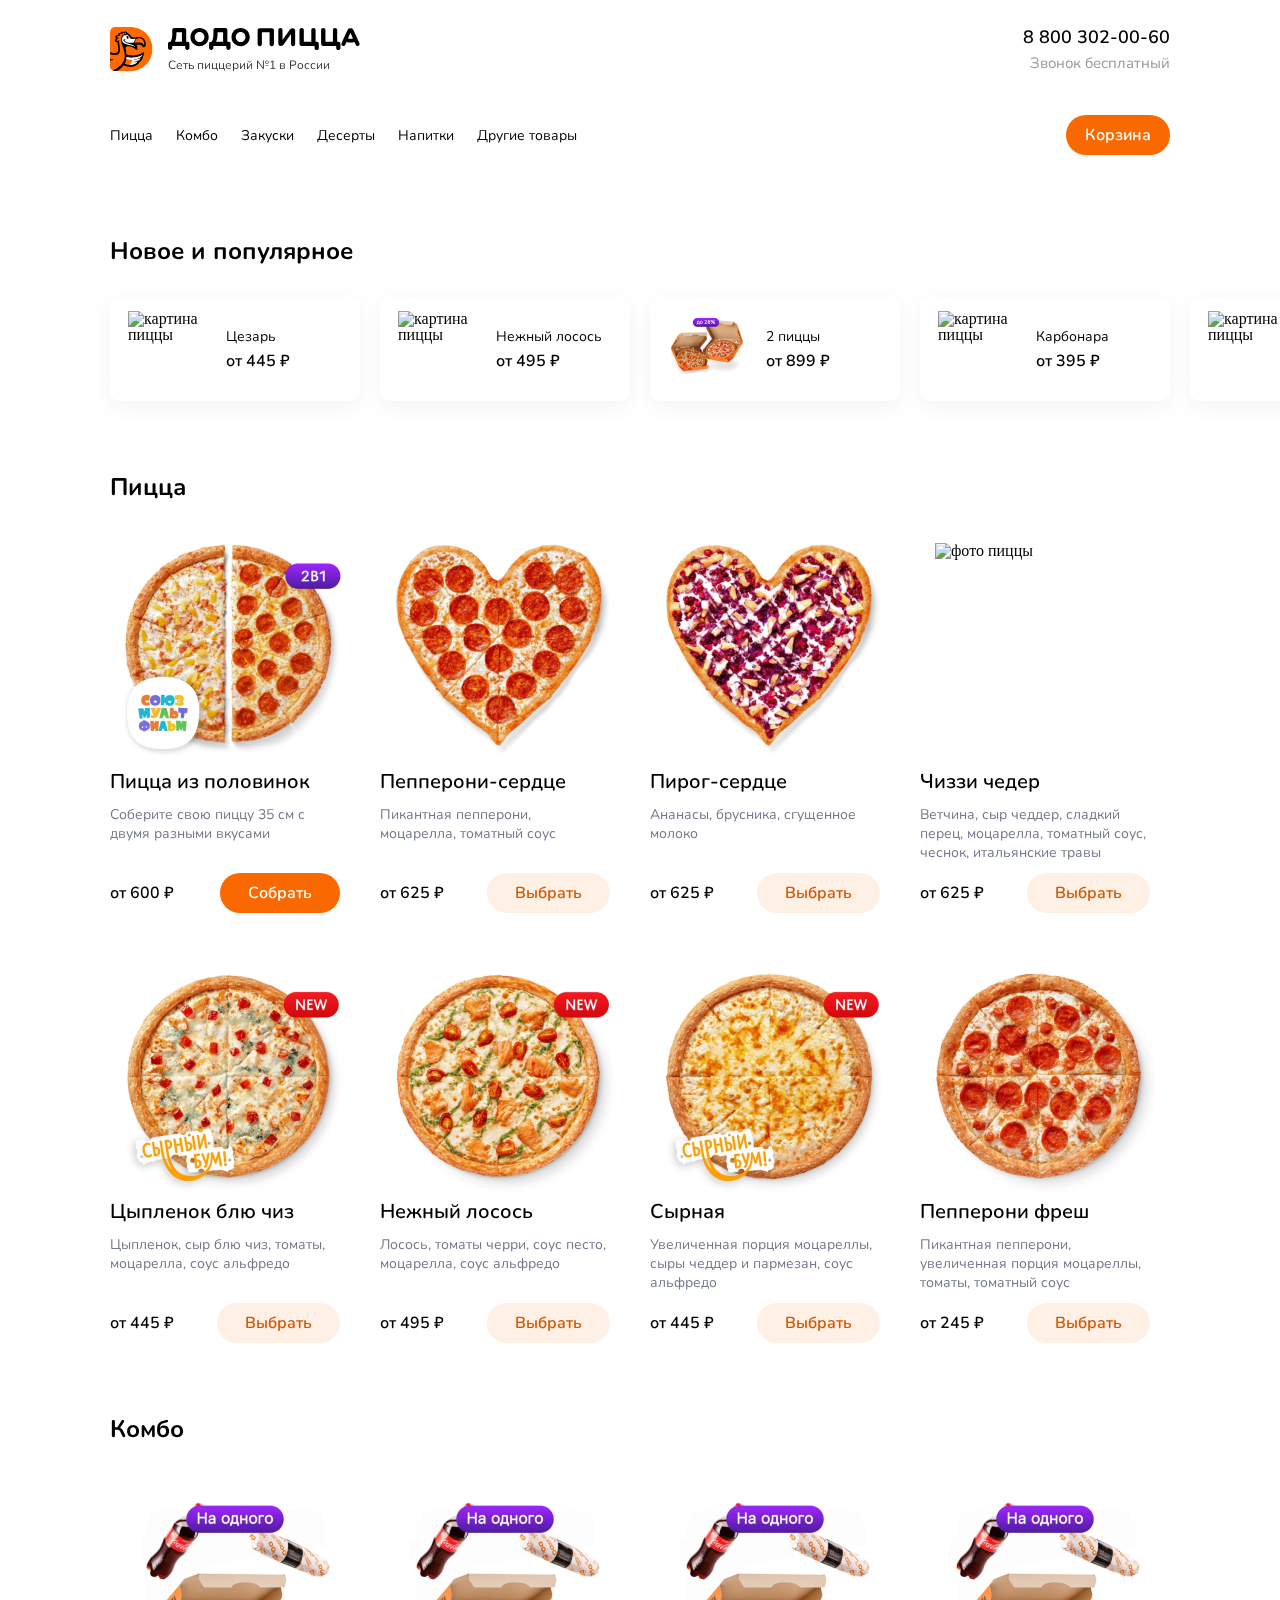
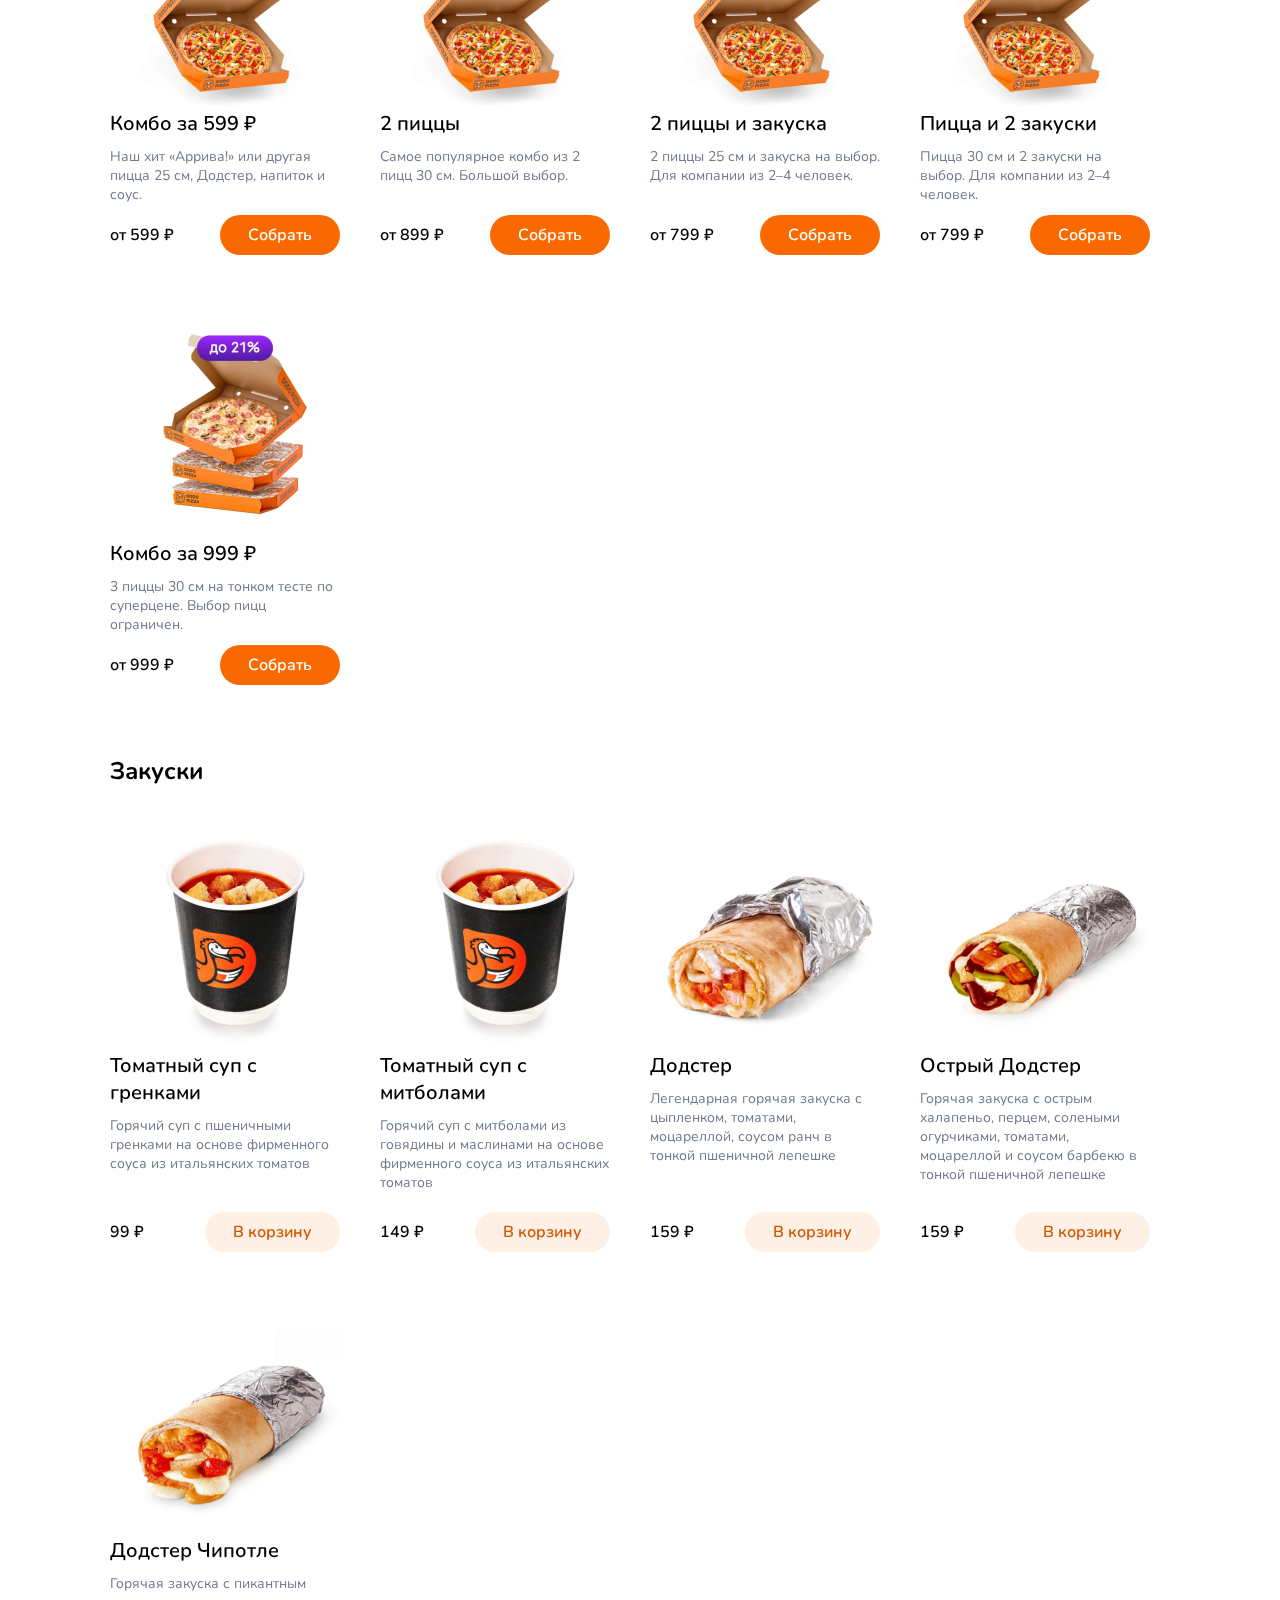
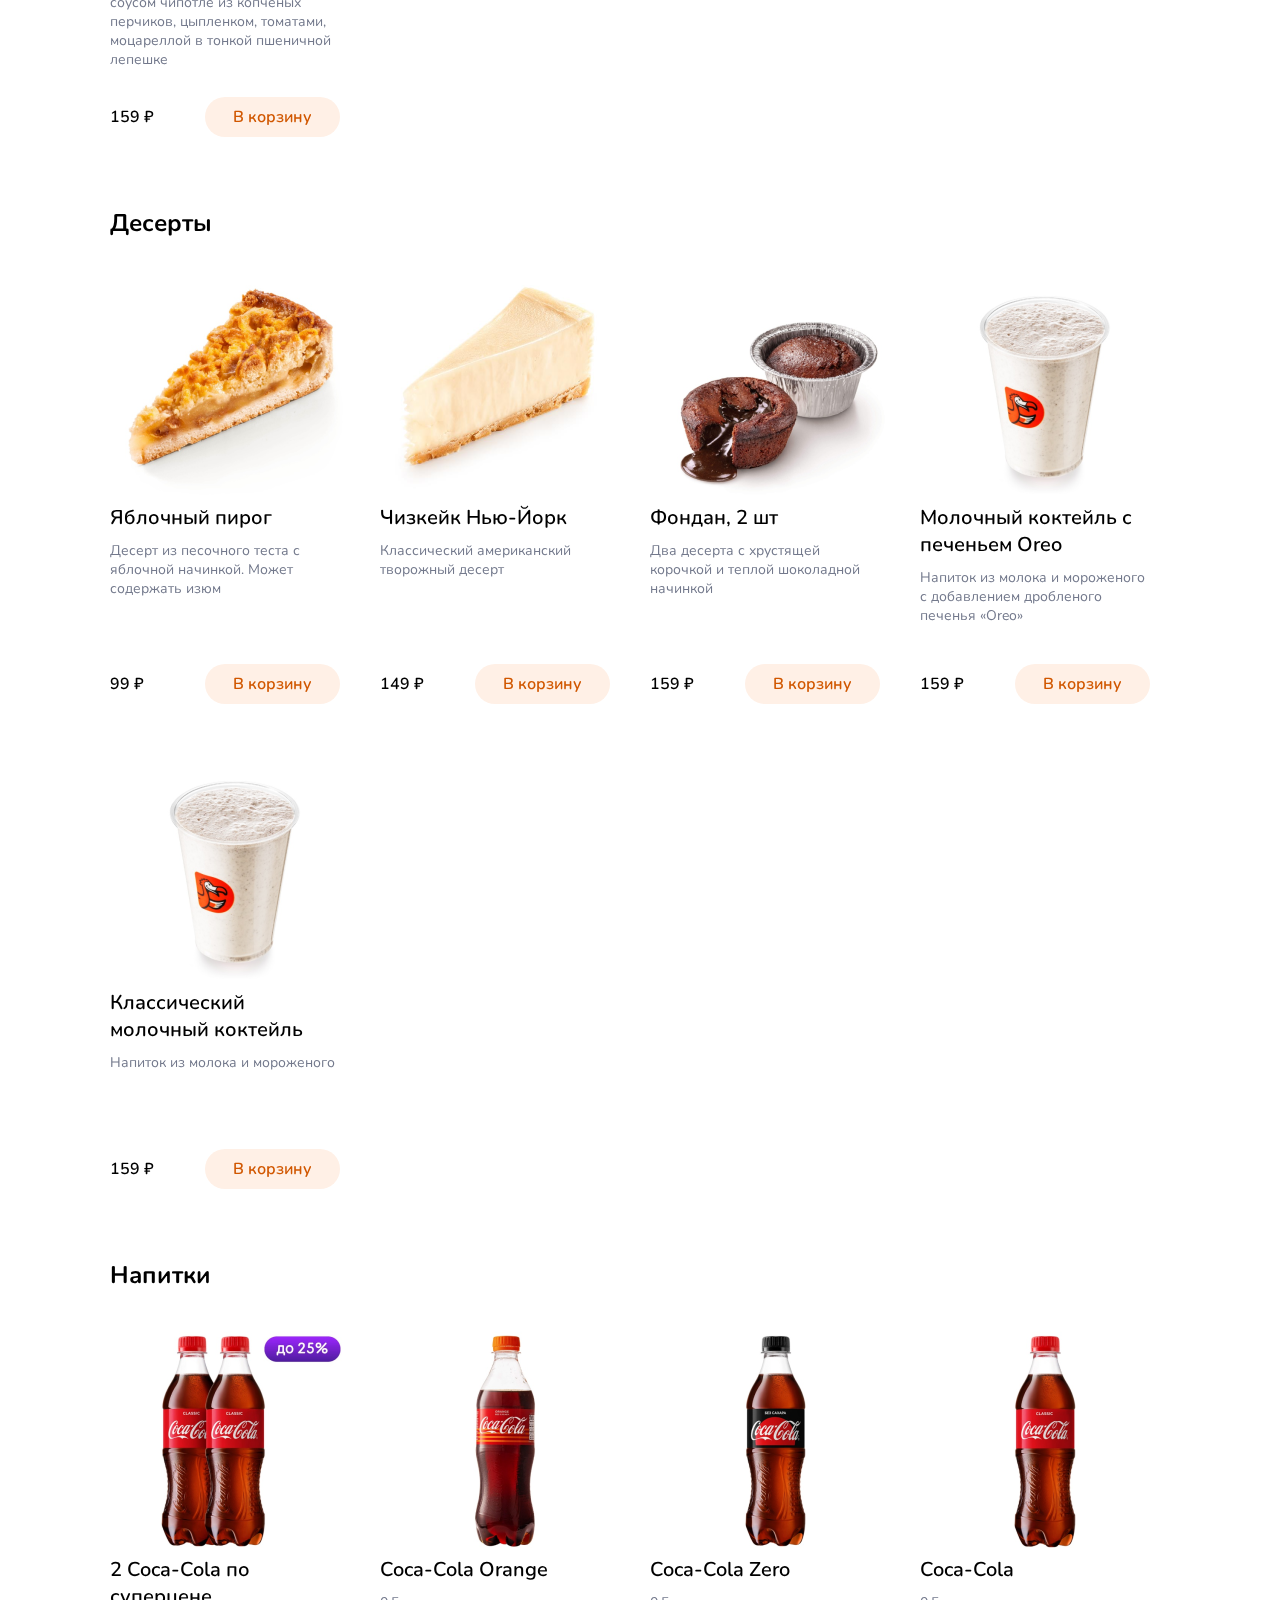
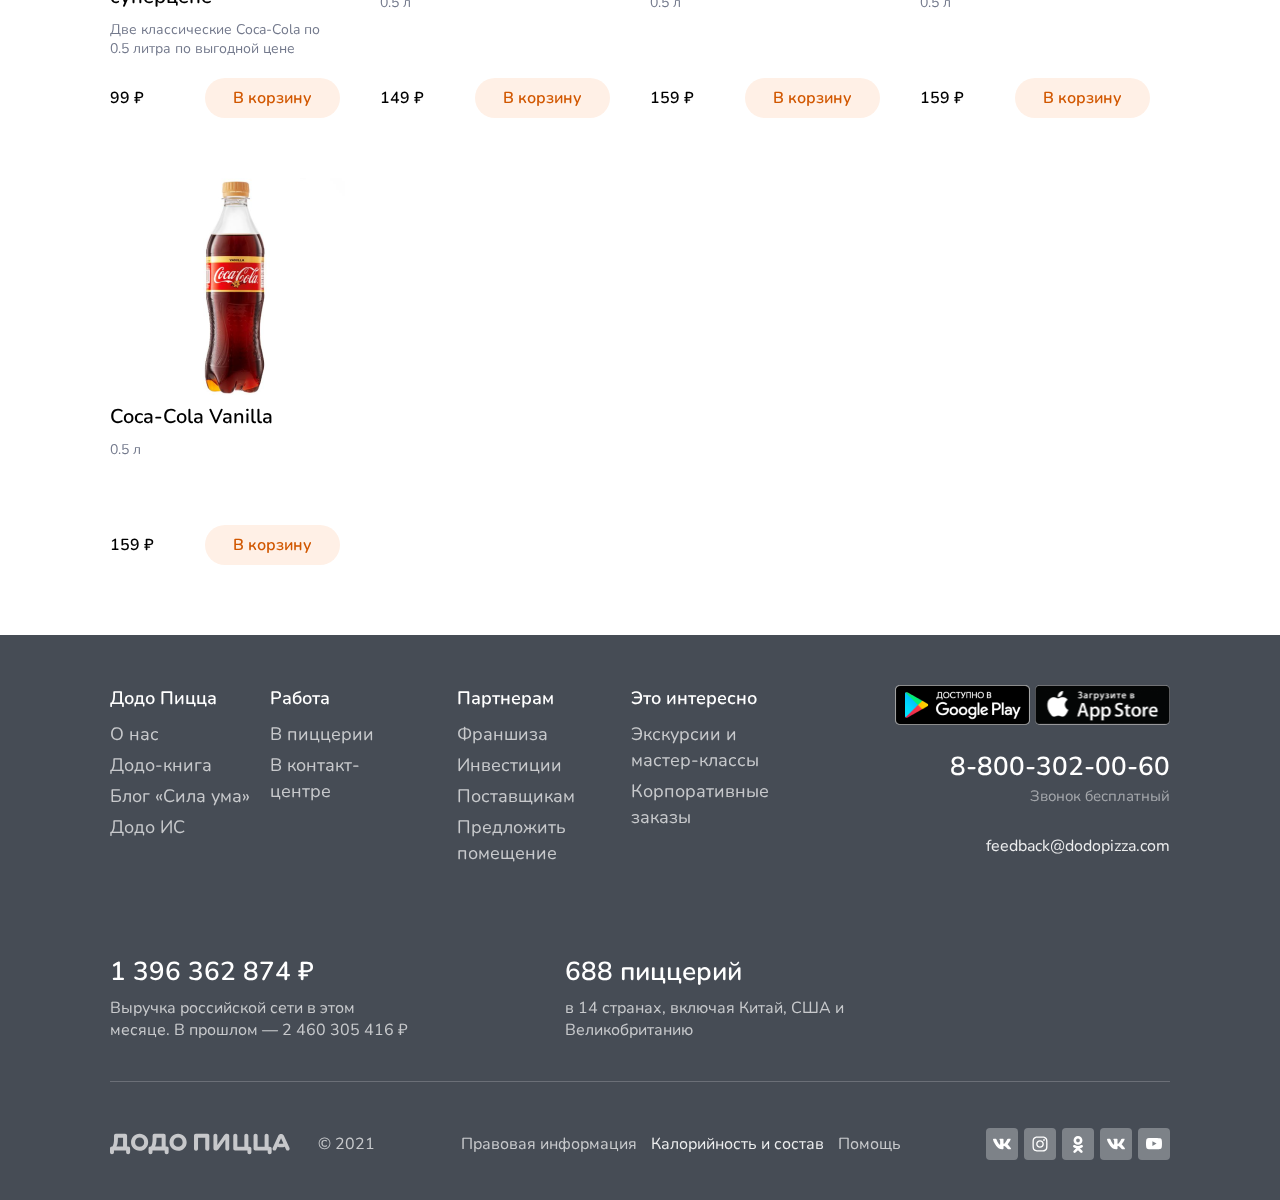
==== index.html @ 6c2d9e71 "first commit" ====
<!DOCTYPE html>
<html lang="en">
<head>
    <meta charset="UTF-8">
    <meta name="viewport" content="width=device-width, initial-scale=1.0">
    <title>Dodo Pizza</title>
    <link rel="shortcut icon" href="./PizzaIcon.svg" type="image/x-icon">
    <link rel="stylesheet" href="./style.css">
    <script src="./script.js" type="module" defer></script>
</head>
<body>
    <div class="basketMain">
    </div>
    <header class="header">
        <div class="container">
            <div class="header__main">
                <div class="header__main_info">
                    <div class="header__main_info_title">
                        <img class="header__main_info_title_logo" src="./PizzaIcon.svg" alt="логотип пиццерии Dodo Pizza">
                        <div class="header__main_info_title_text">
                            <img class="header__main_info_title_text_img" src="./PizzaText.svg" alt="название пиццерии додо пицца"></img>
                            <p class="header__main_info_title_text_text">Сеть пиццерий №1 в России</p>
                        </div>
                    </div>
                    <div class="header__main_info_number">
                        <p class="header__main_info_number_number">8 800 302-00-60</p>
                        <p class="header__main_info_number_text">Звонок бесплатный</p>
                    </div>
                </div>
            </div>
        </div>
        <section class="news news__630px">
            <div class="container">
                <h2 class="news__text">Новое и популярное</h2>
            </div>
            <div class="container-2">
                <div class="news__articles_630px">
                </div>
            </div>
        </section>
    </header>
    <section class="sticky">
        <div class="container-nav">
            <div class="header__main">
                <div class="header__main_nav">
                    <nav class="header__main_nav_nav">
                        <a href="#pizza" class="header__main_nav_nav_a">Пицца</a>
                        <a href="#combo" class="header__main_nav_nav_a">Комбо</a>
                        <a href="#snacks" class="header__main_nav_nav_a">Закуски</a>
                        <a href="#desserts" class="header__main_nav_nav_a">Десерты</a>
                        <a href="#drinks" class="header__main_nav_nav_a">Напитки</a>
                        <a href="#where" class="header__main_nav_nav_a">Другие товары</a>
                    </nav>
                    <button class="header__main_nav_button">
                        <p>Корзина</p>
                        <span class="header__main_nav_button_span"></span>
                        <p class="header__main_nav_button_amount">1</p>
                    </button>
                </div>
            </div>
        </div>
    </section>
    <section class="slider">
        <div class="header__sliders">
            <div class="header__slider">
            </div>
        </div>
    </section>
    <section class="news news__base">
        <div class="container">
            <h2 class="news__text">Новое и популярное</h2>
        </div>
        <div class="container-2">
            <div class="news__articles">
            </div>
        </div>
    </section>
    <section class="pizza" id="pizza">
        <div class="container">
            <h2 class="pizza__title">Пицца</h2>
            <div class="pizza__articles">
            </div>
        </div>
    </section>
    <section class="combo" id="combo">
        <div class="container">
            <h2 class="combo__title">Комбо</h2>
            <div class="combo__articles">
            </div>
        </div>
    </section>
    <section class="snacks" id="snacks">
        <div class="container">
            <h2 class="snacks__title">Закуски</h2>
            <div class="snacks__articles">
            </div>
        </div>
    </section>
    <section class="desserts" id="desserts">
        <div class="container">
            <h2 class="desserts__title">Десерты</h2>
            <div class="desserts__articles">
            </div>
        </div>
    </section>
    <section class="drinks" id="drinks">
        <div class="container">
            <h2 class="drinks__title">Напитки</h2>
            <div class="drinks__articles">
            </div>
        </div>
    </section>
    <footer class="footer">
        <div class="container">
            <div class="footer-info">
                <div class="footer-info__info">
                    <div class="footer-info__info_section1">
                        <div class="footer-info__info_about footer-info__info_div">
                            <h3 class="footer-info__info_div_title">Додо Пицца</h3>
                            <div class="footer-info__info_div_div">
                                <p class="footer-info__info_div_div_text">О нас</p>
                                <p class="footer-info__info_div_div_text">Додо-книга</p>
                                <p class="footer-info__info_div_div_text">Блог «Сила ума»</p>
                                <p class="footer-info__info_div_div_text">Додо ИС</p>
                            </div>
                        </div>
                        <div class="footer-info__info_work footer-info__info_div">
                            <h3 class="footer-info__info_div_title">Работа</h3>
                            <div class="footer-info__info_div_div">
                                <p class="footer-info__info_div_div_text">В пиццерии</p>
                                <p class="footer-info__info_div_div_text">В контакт- центре</p>
                            </div>
                        </div>
                    </div>
                    <div class="footer-info__info_section1">
                        <div class="footer-info__info_partners footer-info__info_div">
                            <h3 class="footer-info__info_div_title">Партнерам</h3>
                            <div class="footer-info__info_div_div">
                                <p class="footer-info__info_div_div_text">Франшиза</p>
                                <p class="footer-info__info_div_div_text">Инвестиции</p>
                                <p class="footer-info__info_div_div_text">Поставщикам</p>
                                <p class="footer-info__info_div_div_text">Предложить помещение</p>
                            </div>
                        </div>
                        <div class="footer-info__info_interesting footer-info__info_div">
                            <h3 class="footer-info__info_div_title">Это интересно</h3>
                            <div class="footer-info__info_div_div">
                                <p class="footer-info__info_div_div_text">Экскурсии и мастер-классы</p>
                                <p class="footer-info__info_div_div_text">Корпоративные заказы</p>
                            </div>
                        </div>
                    </div>
                </div>
                <hr class="footer-info__hr">
                <div class="footer-info__store">
                    <div class="footer-info__store_sites">
                        <div class="footer-rights__links_div">
                            <img src="img/sites/vk.svg" alt="">
                        </div>
                        <div class="footer-rights__links_div">
                            <img src="img/sites/instagram.svg" alt="">
                        </div>
                        <div class="footer-rights__links_div">
                            <img src="img/sites/odnoklassniki.svg" alt="">
                        </div>
                        <div class="footer-rights__links_div">
                            <img src="img/sites/vk.svg" alt="">
                        </div>
                        <div class="footer-rights__links_div">
                            <img src="./img/sites/youtube.svg" alt="">
                        </div>
                    </div>
                    <div class="footer-info__store_links">
                        <a class="footer-info__store_links_a1"></a>
                        <a class="footer-info__store_links_a2"></a>
                    </div>
                    <div class="footer-info__store_contacts">
                        <a class="footer-info__store_contacts_number" href="#88003020060">8-800-302-00-60</a>
                        <p class="footer-info__store_contacts_text">Звонок бесплатный</p>
                    </div>
                    <a class="footer-info__store_mail" href="#feedback@dodopizza.com">feedback@dodopizza.com</a>
                </div>
            </div>
            <div class="footer-location">
                <div class="footer-location__earn">
                    <p class="footer-location__earn_now">1 396 362 874 ₽</p>
                    <p class="footer-location__earn_lastMonth">Выручка российской сети в этом месяце. В прошлом — 2 460 305 416 ₽</p>
                </div>
                <div class="footer-location__pizzerias">
                    <p class="footer-location__pizzerias_all">688 пиццерий</p>
                    <p class="footer-location__pizzerias_where">в 14 странах, включая Китай, США и Великобританию</p>
                </div>
            </div>
            <hr class="footer-hr">
            <div class="footer-rights__nav_media1125px">
                <p class="footer-rights__nav_info">Правовая информация</p>
                <p class="footer-rights__nav_calories">Калорийность и состав</p>
                <p class="footer-rights__nav_help">Помощь</p>
            </div>
            <div class="footer-rights">
                <div class="footer-rights__logo">
                    <img class="footer-rights__logo_logo" src="img/logo-white.svg" alt="">
                    <p class="footer-rights__logo_data">© 2021</p>
                </div>
                <div class="footer-rights__nav">
                    <p class="footer-rights__nav_info">Правовая информация</p>
                    <p class="footer-rights__nav_calories">Калорийность и состав</p>
                    <p class="footer-rights__nav_help">Помощь</p>
                </div>
                <div class="footer-rights__links">
                    <div class="footer-rights__links_div">
                        <img src="img/sites/vk.svg" alt="">
                    </div>
                    <div class="footer-rights__links_div">
                        <img src="img/sites/instagram.svg" alt="">
                    </div>
                    <div class="footer-rights__links_div">
                        <img src="img/sites/odnoklassniki.svg" alt="">
                    </div>
                    <div class="footer-rights__links_div">
                        <img src="img/sites/vk.svg" alt="">
                    </div>
                    <div class="footer-rights__links_div">
                        <img src="./img/sites/youtube.svg" alt="">
                    </div>
                </div>
            </div>
        </div>
    </footer>
    <div class="basket_630px">
        <img class="basket_630px_img" src="./img/subway_basket.svg" alt="">
        <div class="basket_630px_div">
            <p class="basket_630px_div_text"></p>
        </div>
    </div>
</body>
</html>
---- style.css ----
html, body, div, span, applet, object, iframe,
h1, h2, h3, h4, h5, h6, p, blockquote, pre,
a, abbr, acronym, address, big, cite, code,
del, dfn, em, img, ins, kbd, q, s, samp,
small, strike, strong, sub, sup, tt, var,
b, u, i, center,
dl, dt, dd, ol, ul, li,
fieldset, form, label, legend,
table, caption, tbody, tfoot, thead, tr, th, td,
article, aside, canvas, details, embed,
figure, figcaption, footer, header, hgroup,
menu, nav, output, ruby, section, summary,
time, mark, audio, video {
  margin: 0;
  padding: 0;
  border: 0;
  font-size: 100%;
  font: inherit;
  vertical-align: baseline;
}

/* HTML5 display-role reset for older browsers */
article, aside, details, figcaption, figure,
footer, header, hgroup, menu, nav, section, img {
  display: block;
}

body {
  line-height: 1;
}

ol, ul {
  list-style: none;
}

blockquote, q {
  quotes: none;
}

blockquote:before, blockquote:after,
q:before, q:after {
  content: "";
  content: none;
}

table {
  border-collapse: collapse;
  border-spacing: 0;
}

* {
  box-sizing: border-box;
  padding: 0;
  margin: 0;
  scroll-behavior: smooth;
  scroll-padding-top: 60px;
}

.container {
  max-width: 1280px;
  width: 100%;
  padding: 0 110px;
  margin: 0 auto;
}

.container-2 {
  max-width: 1280px;
  width: 100%;
  margin: 0 auto;
}

.container-nav {
  max-width: 1280px;
  width: 100%;
  padding: 0 110px;
  margin: 0 auto;
  -webkit-backdrop-filter: blur(5px);
  background-color: rgba(255, 255, 255, 0.75);
  -webkit-backdrop-filter: blur(20px);
          backdrop-filter: blur(20px);
  position: static;
  z-index: 10;
}

.sticky {
  position: sticky;
  top: 0px;
  z-index: 10;
}

@font-face {
  font-family: "Nunito";
  src: url(./font/Nunito-VariableFont_wght.ttf);
}
@media screen and (max-width: 1000px) {
  .container {
    padding: 0 50px;
  }
  .container-nav {
    padding: 0 50px;
  }
}
@media screen and (max-width: 630px) {
  .container {
    padding: 0 25px;
  }
}
@media screen and (max-width: 530px) {
  .container {
    padding: 0 16px;
  }
}
.header {
  display: flex;
  flex-direction: column;
  padding: 25px 0 0 0;
}
.header__main {
  display: flex;
  flex-direction: column;
  gap: 32px;
}
.header__main_info {
  display: flex;
  flex-direction: row;
  justify-content: space-between;
  margin-bottom: 32px;
}
.header__main_info_title {
  display: flex;
  flex-direction: row;
  gap: 15px;
}
.header__main_info_title_text {
  display: flex;
  flex-direction: column;
  gap: 7px;
  margin-top: 3px;
}
.header__main_info_title_text_text {
  font-family: "Nunito", sans-serif;
  color: #343434;
  font-size: 12px;
  font-style: normal;
  font-weight: 400;
  line-height: normal;
}
.header__main_info_number {
  display: flex;
  flex-direction: column;
  align-items: flex-end;
  justify-content: space-between;
}
.header__main_info_number_number {
  color: var(--black, #000);
  font-family: "Nunito", sans-serif;
  font-size: 18px;
  font-style: normal;
  font-weight: 600;
  line-height: normal;
}
.header__main_info_number_text {
  color: #999;
  font-family: "Nunito", sans-serif;
  font-size: 15px;
  font-style: normal;
  font-weight: 400;
  line-height: normal;
}
.header__main_nav {
  display: flex;
  flex-direction: row;
  justify-content: space-between;
  padding: 10px 0 10px 0;
}
.header__main_nav_nav {
  max-width: 467px;
  width: 100%;
  display: flex;
  flex-direction: row;
  justify-content: space-between;
  align-items: center;
}
.header__main_nav_nav_a {
  color: #000;
  font-family: "Nunito", sans-serif;
  font-size: 14px;
  font-style: normal;
  font-weight: 400;
  line-height: normal;
  text-decoration: none;
  transition: 0.4s;
  width: -moz-max-content;
  width: max-content;
}
.header__main_nav_nav_a:hover {
  color: var(--Orange-corporate, #F96900);
}
.header__main_nav_nav_a:focus {
  background-color: var(--Orange-light, #FFF0E6);
}
.header__main_nav_button {
  color: #FFF;
  text-align: center;
  font-family: "Nunito", sans-serif;
  font-size: 16px;
  font-style: normal;
  font-weight: 600;
  line-height: normal;
  border-radius: 1000px;
  background: var(--Orange-corporate, #F96900);
  padding: 9px 19px;
  border: none;
  transition: 0.4s;
  margin-left: 20px;
  display: flex;
  flex-direction: row;
  cursor: pointer;
}
.header__main_nav_button_span {
  display: none;
  width: 1px;
  height: 20px;
  opacity: 0.3;
  background: #FFF;
  margin: 0 11px;
}
.header__main_nav_button_amount {
  display: none;
}
.header__main_nav_button:hover {
  background: var(--Orange-hover, #ED5D08);
}
.header__sliders {
  display: flex;
  flex-direction: row;
  gap: 30px;
  display: none;
}
.header__sliders::-webkit-scrollbar {
  width: 0;
}
.header__slider {
  background-image: url(./img/Sliders/slider1.png);
  background-repeat: no-repeat;
  background-size: cover;
  max-width: 1060px;
  width: 100%;
  border-radius: 20px;
  height: 300px;
}
.header__slider_img {
  height: 300px;
}

.news {
  padding: 70px 0 50px;
}
.news__630px {
  display: none;
}
.news__text {
  color: #000;
  font-family: "Nunito", sans-serif;
  font-size: 24px;
  font-style: normal;
  font-weight: 700;
  line-height: normal;
  margin-bottom: 15px;
}
.news__articles {
  display: flex;
  flex-direction: row;
  gap: 20px;
  margin: 0 auto;
  overflow: scroll;
  padding: 0 110px;
}
.news__articles_630px {
  display: flex;
  flex-direction: row;
  gap: 20px;
  margin: 0 auto;
  overflow: scroll;
  padding: 0 16px;
}
.news__articles_630px::-webkit-scrollbar {
  width: 0;
  display: none;
}
.news__articles::-webkit-scrollbar {
  width: 0;
  display: none;
}
.news__article {
  width: 250px;
  height: 104px;
  display: flex;
  flex-direction: row;
  padding: 14px 18px;
  gap: 22px;
  align-items: flex-start;
  border-radius: 10px;
  background: #FFF;
  box-shadow: 0px 6px 25px 0px rgba(6, 5, 50, 0.05);
  flex: 0 0 250px;
  align-items: center;
  margin: 15px 0 20px;
}
.news__article_img {
  width: 76px;
  height: 76px;
}
.news__article_info {
  display: flex;
  flex-direction: column;
  gap: 4px;
}
.news__article_info_name {
  color: #000;
  font-family: "Nunito", sans-serif;
  font-size: 14px;
  font-style: normal;
  font-weight: 400;
  line-height: normal;
}
.news__article_info_price {
  color: #000;
  font-family: "Nunito", sans-serif;
  font-size: 16px;
  font-style: normal;
  font-weight: 600;
  line-height: normal;
}

@media screen and (max-width: 1000px) {
  .news__articles {
    padding: 0 50px;
  }
}
@media screen and (max-width: 630px) {
  .news {
    padding-top: 50px;
  }
  .header__main_nav_button {
    display: none;
  }
  .header__main_nav_nav {
    max-width: 100%;
    gap: 8px;
    overflow: scroll;
    padding-left: 25px;
  }
  .header__main_nav_nav::-webkit-scrollbar {
    display: none;
  }
  .header__main_nav_nav_a {
    height: 31px;
    padding: 6px 15px;
    border-radius: 100px;
    background: #F3F3F7;
    white-space: nowrap;
  }
  .header__main_nav_nav_a:hover {
    background: var(--Orange-light, #FFF0E6);
    color: var(--Orange-dark, #D15700);
  }
  .header__main_nav_nav_a:focus {
    background: var(--Orange-light, #FFF0E6);
    color: var(--Orange-dark, #D15700);
  }
  .container-nav {
    padding: 0;
  }
  .news__base {
    display: none;
  }
  .news__630px {
    display: block;
    padding-bottom: 0;
  }
  .news__text {
    margin-bottom: 0;
  }
  .news__article {
    width: 240px;
    height: 108px;
    flex: 0 0 240px;
  }
  .news__articles_630px {
    padding: 0 25px;
  }
}
@media screen and (max-width: 530px) {
  .news__articles_630px {
    padding: 0 16px;
  }
  .header__main_nav_nav {
    padding: 0 16px;
  }
}
@media screen and (max-width: 511px) {
  .news {
    padding-top: 30px;
    padding-bottom: 0;
  }
}
@media screen and (max-width: 475px) {
  .header__main_info {
    margin-bottom: 21px;
  }
  .header__main_info_number {
    display: none;
  }
  .header__main_info_title {
    height: 35px;
    align-items: center;
    gap: 10px;
  }
  .header__main_info_title_text_text {
    display: none;
  }
  .header__main_info_title_logo {
    height: 35px;
  }
  .news__articles_630px {
    gap: 10px;
  }
  .news__article_info_price {
    font-size: 15px;
  }
}
.pizza {
  margin-bottom: 70px;
}
.pizza__hr {
  width: 100%;
  height: 1px;
  border: none;
  background-color: #F3F3F7;
}
.pizza__title {
  color: #000;
  font-family: "Nunito", sans-serif;
  font-size: 24px;
  font-style: normal;
  font-weight: 700;
  line-height: normal;
  margin-bottom: 40px;
}
.pizza__articles {
  display: grid;
  grid-template-columns: repeat(auto-fill, minmax(230px, 1fr));
  justify-items: center;
  gap: 20px;
  row-gap: 60px;
  margin-top: 10px;
}
.pizza__article {
  display: flex;
  flex-direction: column;
  width: 250px;
  height: 370px;
  padding-right: 20px;
}
.pizza__article_picture {
  width: 220px;
  height: 220px;
  margin-bottom: 5px;
  margin-left: 15px;
}
.pizza__article_info_name {
  color: #000;
  font-family: "Nunito", sans-serif;
  font-size: 20px;
  font-style: normal;
  font-weight: 600;
  line-height: normal;
  margin-bottom: 10px;
}
.pizza__article_info_composition {
  color: var(--Gray-dark, #73798C);
  font-family: "Nunito", sans-serif;
  font-size: 14px;
  font-style: normal;
  font-weight: 400;
  line-height: normal;
  margin-bottom: 11px;
  height: 57px;
}
.pizza__article_info_price {
  display: flex;
  flex-direction: row;
  justify-content: space-between;
  align-items: center;
}
.pizza__article_info_price_price {
  color: #000;
  font-family: "Nunito", sans-serif;
  font-size: 16px;
  font-style: normal;
  font-weight: 600;
  line-height: normal;
}
.pizza__article_info_price_button {
  color: var(--Orange-dark, #D15700);
  text-align: center;
  font-family: "Nunito", sans-serif;
  font-size: 16px;
  font-style: normal;
  font-weight: 600;
  line-height: normal;
  padding: 9px 28px;
  border-radius: 1000px;
  background: var(--Orange-light, #FFF0E6);
  border: none;
  transition: 0.4s;
}
.pizza__article_info_price_button_create {
  color: #FFF;
  text-align: center;
  font-family: "Nunito", sans-serif;
  font-size: 16px;
  font-style: normal;
  font-weight: 600;
  line-height: normal;
  padding: 9px 28px;
  border-radius: 1000px;
  background: #F96900;
  border: none;
  transition: 0.4s;
}
.pizza__article_info_price_button_create:hover {
  background: #ED5D08;
}
.pizza__article_info_price_button:hover {
  background: #FFD0B2;
}

@media screen and (max-width: 630px) {
  .pizza {
    margin-bottom: 50px;
  }
  .pizza__title {
    display: none;
  }
}
@media screen and (max-width: 511px) {
  .pizza {
    margin-bottom: 30px;
  }
  .pizza__articles {
    grid-template-columns: repeat(auto-fill, minmax(268px, 1fr));
    gap: 0;
    justify-items: center;
  }
  .pizza__article {
    height: -moz-max-content;
    height: max-content;
    max-width: 400px;
    width: 100%;
    flex-direction: row;
    padding: 16px 10px 16px 0;
  }
  .pizza__article_picture {
    width: 150px;
    height: 150px;
    margin: 0 7px 0 0;
  }
}
@media screen and (max-width: 400px) {
  .pizza__article_picture {
    width: 115px;
    height: 115px;
  }
  .pizza__article_info_name {
    font-size: 18px;
    margin-bottom: 4px;
  }
  .pizza__article_info_composition {
    font-size: 12px;
    margin-bottom: 8px;
    height: -moz-max-content;
    height: max-content;
  }
  .pizza__article_info_price_price {
    font-size: 14px;
  }
  .pizza__article_info_price_button {
    font-size: 14px;
    padding: 7px 20px;
  }
  .pizza__article_info_price_button_create {
    font-size: 14px;
    padding: 7px 20px;
  }
}
.combo {
  margin-bottom: 70px;
}
.combo__hr {
  width: 100%;
  height: 1px;
  border: none;
  background-color: #F3F3F7;
}
.combo__title {
  color: #000;
  font-family: "Nunito", sans-serif;
  font-size: 24px;
  font-style: normal;
  font-weight: 700;
  line-height: normal;
  margin-bottom: 40px;
}
.combo__articles {
  display: grid;
  grid-template-columns: repeat(auto-fill, minmax(230px, 1fr));
  gap: 20px;
  row-gap: 60px;
  justify-items: center;
}
.combo__article {
  display: flex;
  flex-direction: column;
  width: 250px;
  height: 370px;
  padding-right: 20px;
}
.combo__article_picture {
  width: 220px;
  height: 220px;
  margin-bottom: 5px;
  margin-left: 15px;
}
.combo__article_info_name {
  color: #000;
  font-family: "Nunito", sans-serif;
  font-size: 20px;
  font-style: normal;
  font-weight: 600;
  line-height: normal;
  margin-bottom: 10px;
}
.combo__article_info_composition {
  color: var(--Gray-dark, #73798C);
  font-family: "Nunito", sans-serif;
  font-size: 14px;
  font-style: normal;
  font-weight: 400;
  line-height: normal;
  margin-bottom: 11px;
  height: 57px;
}
.combo__article_info_price {
  display: flex;
  flex-direction: row;
  justify-content: space-between;
  align-items: center;
}
.combo__article_info_price_price {
  color: #000;
  font-family: "Nunito", sans-serif;
  font-size: 16px;
  font-style: normal;
  font-weight: 600;
  line-height: normal;
}
.combo__article_info_price_button {
  color: var(--Orange-dark, #D15700);
  text-align: center;
  font-family: "Nunito", sans-serif;
  font-size: 16px;
  font-style: normal;
  font-weight: 600;
  line-height: normal;
  padding: 9px 28px;
  border-radius: 1000px;
  background: var(--Orange-light, #FFF0E6);
  border: none;
  transition: 0.4s;
}
.combo__article_info_price_button_create {
  color: #FFF;
  text-align: center;
  font-family: "Nunito", sans-serif;
  font-size: 16px;
  font-style: normal;
  font-weight: 600;
  line-height: normal;
  padding: 9px 28px;
  border-radius: 1000px;
  background: #F96900;
  border: none;
  transition: 0.4s;
}
.combo__article_info_price_button_create:hover {
  background: #ED5D08;
}
.combo__article_info_price_button:hover {
  background: #FFD0B2;
}

@media screen and (max-width: 630px) {
  .combo {
    margin-bottom: 50px;
  }
  .combo__title {
    margin-bottom: 30px;
  }
}
@media screen and (max-width: 511px) {
  .combo {
    margin-bottom: 30px;
  }
  .combo__title {
    margin-bottom: 20px;
  }
  .combo__articles {
    grid-template-columns: repeat(auto-fill, minmax(268px, 1fr));
    gap: 0;
    justify-items: center;
  }
  .combo__article {
    height: -moz-max-content;
    height: max-content;
    max-width: 400px;
    width: 100%;
    flex-direction: row;
    padding: 16px 10px 16px 0;
  }
  .combo__article_picture {
    width: 150px;
    height: 150px;
    margin: 0 7px 0 0;
  }
}
@media screen and (max-width: 400px) {
  .combo__article_picture {
    width: 115px;
    height: 115px;
  }
  .combo__article_info_name {
    font-size: 18px;
    margin-bottom: 4px;
  }
  .combo__article_info_composition {
    font-size: 12px;
    margin-bottom: 8px;
    height: -moz-max-content;
    height: max-content;
  }
  .combo__article_info_price_price {
    font-size: 14px;
  }
  .combo__article_info_price_button {
    font-size: 14px;
    padding: 7px 20px;
  }
  .combo__article_info_price_button_create {
    font-size: 14px;
    padding: 7px 20px;
  }
}
.snacks {
  margin-bottom: 70px;
}
.snacks__hr {
  width: 100%;
  height: 1px;
  border: none;
  background-color: #F3F3F7;
}
.snacks__title {
  color: #000;
  font-family: "Nunito", sans-serif;
  font-size: 24px;
  font-style: normal;
  font-weight: 700;
  line-height: normal;
  margin-bottom: 40px;
}
.snacks__articles {
  display: grid;
  grid-template-columns: repeat(auto-fill, minmax(230px, 1fr));
  gap: 20px;
  row-gap: 60px;
  justify-items: center;
}
.snacks__article {
  display: flex;
  flex-direction: column;
  width: 250px;
  height: 425px;
  padding-right: 20px;
}
.snacks__article_picture {
  width: 220px;
  height: 220px;
  margin-bottom: 5px;
  margin-left: 15px;
}
.snacks__article_info {
  height: 200px;
  display: flex;
  justify-content: space-between;
  flex-direction: column;
}
.snacks__article_info_name {
  color: #000;
  font-family: "Nunito", sans-serif;
  font-size: 20px;
  font-style: normal;
  font-weight: 600;
  line-height: normal;
  margin-bottom: 10px;
}
.snacks__article_info_composition {
  color: var(--Gray-dark, #73798C);
  font-family: "Nunito", sans-serif;
  font-size: 14px;
  font-style: normal;
  font-weight: 400;
  line-height: normal;
}
.snacks__article_info_price {
  display: flex;
  flex-direction: row;
  justify-content: space-between;
  align-items: center;
  margin-top: auto;
}
.snacks__article_info_price_price {
  color: #000;
  font-family: "Nunito", sans-serif;
  font-size: 16px;
  font-style: normal;
  font-weight: 600;
  line-height: normal;
}
.snacks__article_info_price_button {
  color: var(--Orange-dark, #D15700);
  text-align: center;
  font-family: "Nunito", sans-serif;
  font-size: 16px;
  font-style: normal;
  font-weight: 600;
  line-height: normal;
  padding: 9px 28px;
  border-radius: 1000px;
  background: var(--Orange-light, #FFF0E6);
  border: none;
  transition: 0.4s;
}
.snacks__article_info_price_button_create {
  color: #FFF;
  text-align: center;
  font-family: "Nunito", sans-serif;
  font-size: 16px;
  font-style: normal;
  font-weight: 600;
  line-height: normal;
  padding: 9px 28px;
  border-radius: 1000px;
  background: #F96900;
  border: none;
  transition: 0.4s;
}
.snacks__article_info_price_button_create:hover {
  background: #ED5D08;
}
.snacks__article_info_price_button:hover {
  background: #FFD0B2;
}

@media screen and (max-width: 630px) {
  .snacks {
    margin-bottom: 50px;
  }
  .snacks__title {
    margin-bottom: 30px;
  }
}
@media screen and (max-width: 511px) {
  .snacks {
    margin-bottom: 30px;
  }
  .snacks__title {
    margin-bottom: 20px;
  }
  .snacks__articles {
    grid-template-columns: repeat(auto-fill, minmax(268px, 1fr));
    gap: 0;
    justify-items: center;
  }
  .snacks__article {
    height: -moz-max-content;
    height: max-content;
    max-width: 400px;
    width: 100%;
    flex-direction: row;
    padding: 16px 10px 16px 0;
  }
  .snacks__article_info {
    height: -moz-max-content;
    height: max-content;
  }
  .snacks__article_info_price {
    margin-top: 8px;
  }
  .snacks__article_info_name {
    margin-bottom: 4px;
  }
  .snacks__article_picture {
    width: 150px;
    height: 150px;
    margin: 0 7px 0 0;
  }
}
@media screen and (max-width: 400px) {
  .snacks__article_picture {
    width: 115px;
    height: 115px;
  }
  .snacks__article_info_name {
    font-size: 18px;
    margin-bottom: 4px;
  }
  .snacks__article_info_composition {
    font-size: 12px;
    margin-bottom: 8px;
    height: -moz-max-content;
    height: max-content;
  }
  .snacks__article_info_price_price {
    font-size: 14px;
  }
  .snacks__article_info_price_button {
    font-size: 14px;
    padding: 7px 20px;
  }
  .snacks__article_info_price_button_create {
    font-size: 14px;
    padding: 7px 20px;
  }
}
.desserts {
  margin-bottom: 70px;
}
.desserts__hr {
  width: 100%;
  height: 1px;
  border: none;
  background-color: #F3F3F7;
}
.desserts__title {
  color: #000;
  font-family: "Nunito", sans-serif;
  font-size: 24px;
  font-style: normal;
  font-weight: 700;
  line-height: normal;
  margin-bottom: 40px;
}
.desserts__articles {
  display: grid;
  grid-template-columns: repeat(auto-fill, minmax(230px, 1fr));
  gap: 20px;
  row-gap: 60px;
  justify-items: center;
}
.desserts__article {
  display: flex;
  flex-direction: column;
  width: 250px;
  height: 425px;
  padding-right: 20px;
}
.desserts__article_picture {
  width: 220px;
  height: 220px;
  margin-bottom: 5px;
  margin-left: 15px;
}
.desserts__article_info {
  height: 200px;
  display: flex;
  justify-content: space-between;
  flex-direction: column;
}
.desserts__article_info_name {
  color: #000;
  font-family: "Nunito", sans-serif;
  font-size: 20px;
  font-style: normal;
  font-weight: 600;
  line-height: normal;
  margin-bottom: 10px;
}
.desserts__article_info_composition {
  color: var(--Gray-dark, #73798C);
  font-family: "Nunito", sans-serif;
  font-size: 14px;
  font-style: normal;
  font-weight: 400;
  line-height: normal;
}
.desserts__article_info_price {
  display: flex;
  flex-direction: row;
  justify-content: space-between;
  align-items: center;
  margin-top: auto;
}
.desserts__article_info_price_price {
  color: #000;
  font-family: "Nunito", sans-serif;
  font-size: 16px;
  font-style: normal;
  font-weight: 600;
  line-height: normal;
}
.desserts__article_info_price_button {
  color: var(--Orange-dark, #D15700);
  text-align: center;
  font-family: "Nunito", sans-serif;
  font-size: 16px;
  font-style: normal;
  font-weight: 600;
  line-height: normal;
  padding: 9px 28px;
  border-radius: 1000px;
  background: var(--Orange-light, #FFF0E6);
  border: none;
  transition: 0.4s;
}
.desserts__article_info_price_button_create {
  color: #FFF;
  text-align: center;
  font-family: "Nunito", sans-serif;
  font-size: 16px;
  font-style: normal;
  font-weight: 600;
  line-height: normal;
  padding: 9px 28px;
  border-radius: 1000px;
  background: #F96900;
  border: none;
  transition: 0.4s;
}
.desserts__article_info_price_button_create:hover {
  background: #ED5D08;
}
.desserts__article_info_price_button:hover {
  background: #FFD0B2;
}

@media screen and (max-width: 630px) {
  .desserts {
    margin-bottom: 50px;
  }
  .desserts__title {
    margin-bottom: 30px;
  }
}
@media screen and (max-width: 511px) {
  .desserts {
    margin-bottom: 30px;
  }
  .desserts__title {
    margin-bottom: 20px;
  }
  .desserts__articles {
    grid-template-columns: repeat(auto-fill, minmax(268px, 1fr));
    gap: 0;
    justify-items: center;
  }
  .desserts__article {
    height: -moz-max-content;
    height: max-content;
    max-width: 400px;
    width: 100%;
    flex-direction: row;
    padding: 16px 10px 16px 0;
  }
  .desserts__article_info {
    height: -moz-max-content;
    height: max-content;
  }
  .desserts__article_info_price {
    margin-top: 8px;
  }
  .desserts__article_info_name {
    margin-bottom: 4px;
  }
  .desserts__article_picture {
    width: 150px;
    height: 150px;
    margin: 0 7px 0 0;
  }
}
@media screen and (max-width: 400px) {
  .desserts__article_picture {
    width: 115px;
    height: 115px;
  }
  .desserts__article_info_name {
    font-size: 18px;
    margin-bottom: 4px;
  }
  .desserts__article_info_composition {
    font-size: 12px;
    margin-bottom: 8px;
    height: -moz-max-content;
    height: max-content;
  }
  .desserts__article_info_price_price {
    font-size: 14px;
  }
  .desserts__article_info_price_button {
    font-size: 14px;
    padding: 7px 20px;
  }
  .desserts__article_info_price_button_create {
    font-size: 14px;
    padding: 7px 20px;
  }
}
.drinks {
  margin-bottom: 70px;
}
.drinks__hr {
  width: 100%;
  height: 1px;
  border: none;
  background-color: #F3F3F7;
}
.drinks__title {
  color: #000;
  font-family: "Nunito", sans-serif;
  font-size: 24px;
  font-style: normal;
  font-weight: 700;
  line-height: normal;
  margin-bottom: 40px;
}
.drinks__articles {
  display: grid;
  grid-template-columns: repeat(auto-fill, minmax(230px, 1fr));
  gap: 20px;
  row-gap: 60px;
  justify-items: center;
}
.drinks__article {
  display: flex;
  flex-direction: column;
  width: 250px;
  height: 387px;
  padding-right: 20px;
}
.drinks__article_picture {
  width: 220px;
  height: 220px;
  margin-bottom: 5px;
  margin-left: 15px;
}
.drinks__article_info {
  height: 200px;
  display: flex;
  justify-content: space-between;
  flex-direction: column;
}
.drinks__article_info_name {
  color: #000;
  font-family: "Nunito", sans-serif;
  font-size: 20px;
  font-style: normal;
  font-weight: 600;
  line-height: normal;
  margin-bottom: 10px;
}
.drinks__article_info_composition {
  color: var(--Gray-dark, #73798C);
  font-family: "Nunito", sans-serif;
  font-size: 14px;
  font-style: normal;
  font-weight: 400;
  line-height: normal;
}
.drinks__article_info_price {
  display: flex;
  flex-direction: row;
  justify-content: space-between;
  align-items: center;
  margin-top: auto;
}
.drinks__article_info_price_price {
  color: #000;
  font-family: "Nunito", sans-serif;
  font-size: 16px;
  font-style: normal;
  font-weight: 600;
  line-height: normal;
}
.drinks__article_info_price_button {
  color: var(--Orange-dark, #D15700);
  text-align: center;
  font-family: "Nunito", sans-serif;
  font-size: 16px;
  font-style: normal;
  font-weight: 600;
  line-height: normal;
  padding: 9px 28px;
  border-radius: 1000px;
  background: var(--Orange-light, #FFF0E6);
  border: none;
  transition: 0.4s;
}
.drinks__article_info_price_button_create {
  color: #FFF;
  text-align: center;
  font-family: "Nunito", sans-serif;
  font-size: 16px;
  font-style: normal;
  font-weight: 600;
  line-height: normal;
  padding: 9px 28px;
  border-radius: 1000px;
  background: #F96900;
  border: none;
  transition: 0.4s;
}
.drinks__article_info_price_button_create:hover {
  background: #ED5D08;
}
.drinks__article_info_price_button:hover {
  background: #FFD0B2;
}

@media screen and (max-width: 630px) {
  .drinks {
    margin-bottom: 50px;
  }
  .drinks__title {
    margin-bottom: 30px;
  }
}
@media screen and (max-width: 511px) {
  .drinks {
    margin-bottom: 40px;
  }
  .drinks__title {
    margin-bottom: 20px;
  }
  .drinks__articles {
    grid-template-columns: repeat(auto-fill, minmax(268px, 1fr));
    gap: 0;
    justify-items: center;
  }
  .drinks__article {
    height: -moz-max-content;
    height: max-content;
    max-width: 400px;
    width: 100%;
    flex-direction: row;
    padding: 16px 10px 16px 0;
    width: 100%;
    justify-content: space-between;
  }
  .drinks__article_info {
    height: -moz-max-content;
    height: max-content;
    width: 100%;
  }
  .drinks__article_info_price {
    margin-top: 8px;
  }
  .drinks__article_info_name {
    margin-bottom: 4px;
  }
  .drinks__article_picture {
    width: 150px;
    height: 150px;
    margin: 0 7px 0 0;
  }
}
@media screen and (max-width: 400px) {
  .drinks__article_picture {
    width: 115px;
    height: 115px;
  }
  .drinks__article_info_name {
    font-size: 18px;
    margin-bottom: 4px;
  }
  .drinks__article_info_composition {
    font-size: 12px;
    margin-bottom: 8px;
    height: -moz-max-content;
    height: max-content;
  }
  .drinks__article_info_price_price {
    font-size: 14px;
  }
  .drinks__article_info_price_button {
    font-size: 14px;
    padding: 7px 20px;
  }
  .drinks__article_info_price_button_create {
    font-size: 14px;
    padding: 7px 20px;
  }
}
.footer {
  background-color: #464C55;
  display: flex;
  flex-direction: column;
  padding: 50px 0 40px;
}
.footer-info {
  display: flex;
  flex-direction: row;
  justify-content: space-between;
  margin-bottom: 93px;
}
.footer-info__hr {
  opacity: 0.2;
  background: #FFF;
  border: none;
  height: 1px;
  margin-bottom: 46px;
  display: none;
}
.footer-info__info {
  display: flex;
  flex-direction: row;
  gap: 33px;
}
.footer-info__info_section1 {
  display: flex;
  flex-direction: row;
  gap: 20px;
}
.footer-info__info_section2 {
  display: flex;
  flex-direction: row;
  gap: 20px;
}
.footer-info__info_div {
  display: flex;
  flex-direction: column;
}
.footer-info__info_div_title {
  color: #FFF;
  font-family: "Nunito", sans-serif;
  font-size: 18px;
  font-style: normal;
  font-weight: 600;
  line-height: 26px;
  margin-bottom: 10px;
}
.footer-info__info_div_div {
  display: flex;
  flex-direction: column;
  gap: 5px;
  max-width: 154px;
  width: 100%;
}
.footer-info__info_div_div_text {
  color: #FFF;
  font-family: "Nunito", sans-serif;
  font-size: 18px;
  font-style: normal;
  font-weight: 400;
  line-height: 26px;
  opacity: 0.7;
}
.footer-info__store {
  display: flex;
  flex-direction: column;
  gap: 29px;
}
.footer-info__store_sites {
  display: flex;
  flex-direction: row;
  gap: 6px;
  display: none;
}
.footer-info__store_links {
  display: flex;
  flex-direction: row;
  gap: 5px;
}
.footer-info__store_links_a1 {
  width: 135px;
  height: 40px;
  background: url(./img/1627298982-trimmy-google-play.png) lightgray 50%/cover no-repeat;
  border: none;
  border-radius: 5px;
}
.footer-info__store_links_a2 {
  width: 135px;
  height: 40px;
  background: url(./img/1627298983-trimmy-apple-store.png) lightgray 50%/cover no-repeat;
  border-radius: 5px;
}
.footer-info__store_contacts {
  display: flex;
  flex-direction: column;
  gap: 6px;
}
.footer-info__store_contacts_number {
  color: #FFF;
  text-align: right;
  font-family: "Nunito", sans-serif;
  font-size: 26px;
  font-style: normal;
  font-weight: 600;
  line-height: 26px;
  text-decoration: none;
}
.footer-info__store_contacts_text {
  color: #FFF;
  text-align: right;
  font-family: "Nunito", sans-serif;
  font-size: 15px;
  font-style: normal;
  font-weight: 400;
  line-height: normal;
  opacity: 0.5;
}
.footer-info__store_mail {
  color: #FFF;
  text-align: right;
  font-family: "Nunito", sans-serif;
  font-size: 16px;
  font-style: normal;
  font-weight: 400;
  line-height: normal;
  opacity: 0.9;
  text-decoration: none;
}
.footer-location {
  display: flex;
  flex-direction: row;
  gap: 156px;
  margin-bottom: 40px;
}
.footer-location__earn {
  width: 299px;
  display: flex;
  flex-direction: column;
  gap: 12px;
}
.footer-location__earn_now {
  color: #FFF;
  font-family: "Nunito", sans-serif;
  font-size: 26px;
  font-style: normal;
  font-weight: 600;
  line-height: 26px;
}
.footer-location__earn_lastMonth {
  color: #FFF;
  font-family: "Nunito";
  font-size: 16px;
  font-style: normal;
  font-weight: 400;
  line-height: 22px;
  opacity: 0.7;
}
.footer-location__pizzerias {
  width: 299px;
  display: flex;
  flex-direction: column;
  gap: 12px;
}
.footer-location__pizzerias_all {
  color: #FFF;
  font-family: "Nunito", sans-serif;
  font-size: 26px;
  font-style: normal;
  font-weight: 600;
  line-height: 26px;
}
.footer-location__pizzerias_where {
  color: #FFF;
  font-family: "Nunito";
  font-size: 16px;
  font-style: normal;
  font-weight: 400;
  line-height: 22px;
  opacity: 0.7;
}
.footer-hr {
  opacity: 0.2;
  background: #FFF;
  border: none;
  height: 1px;
  margin-bottom: 46px;
}
.footer-rights {
  display: flex;
  flex-direction: row;
  justify-content: space-between;
}
.footer-rights__logo {
  display: flex;
  flex-direction: row;
  gap: 28px;
  align-items: center;
}
.footer-rights__logo_logo {
  width: 180px;
  height: 22px;
}
.footer-rights__logo_data {
  color: #FFF;
  font-family: "Nunito", sans-serif;
  font-size: 16px;
  font-style: normal;
  font-weight: 400;
  line-height: 22px;
  opacity: 0.7;
}
.footer-rights__nav {
  display: flex;
  flex-direction: row;
  gap: 14px;
  align-items: center;
}
.footer-rights__nav_media1125px {
  display: flex;
  flex-direction: row;
  gap: 14px;
  align-items: center;
  display: none;
  margin-bottom: 30px;
}
.footer-rights__nav_info {
  color: #FFF;
  font-family: "Nunito", sans-serif;
  font-size: 16px;
  font-style: normal;
  font-weight: 400;
  line-height: 22px;
  opacity: 0.7;
}
.footer-rights__nav_calories {
  color: #FFF;
  font-family: "Nunito", sans-serif;
  font-size: 16px;
  font-style: normal;
  font-weight: 400;
  line-height: 22px;
  opacity: 0.9;
}
.footer-rights__nav_help {
  color: #FFF;
  font-family: "Nunito", sans-serif;
  font-size: 16px;
  font-style: normal;
  font-weight: 400;
  line-height: 22px;
  opacity: 0.7;
}
.footer-rights__links {
  display: flex;
  flex-direction: row;
  gap: 6px;
}
.footer-rights__links_div {
  width: 32px;
  height: 32px;
  border-radius: 4px;
  display: flex;
  justify-content: center;
  align-items: center;
  gap: 6px;
  background: rgba(255, 255, 255, 0.3);
}
@media screen and (max-width: 1125px) {
  .footer-hr {
    margin-bottom: 20px;
  }
  .footer-rights__nav {
    display: none;
  }
  .footer-rights__nav_media1125px {
    display: flex;
  }
  .footer-info {
    margin-bottom: 50px;
  }
  .footer-info__info_section1 {
    flex-direction: column;
  }
  .footer-info__info_section2 {
    flex-direction: column;
  }
}
@media screen and (max-width: 720px) {
  .footer-info__store_links {
    flex-direction: column;
    flex-wrap: wrap;
    align-content: flex-end;
  }
}
@media screen and (max-width: 658px) {
  .footer-info {
    flex-direction: column;
  }
  .footer-info__hr {
    display: block;
    margin: 20px 0;
  }
  .footer-info__store {
    align-content: flex-start;
    flex-wrap: wrap;
    flex-direction: column-reverse;
    gap: 20px;
  }
  .footer-info__store_sites {
    display: flex;
  }
  .footer-info__store_mail {
    display: flex;
  }
  .footer-info__store_links {
    flex-direction: row;
  }
  .footer-info__store_contacts {
    display: none;
  }
  .footer-location {
    gap: 50px;
  }
  .footer-location__earn {
    width: 202px;
  }
  .footer-rights__links {
    display: none;
  }
}
@media screen and (max-width: 595px) {
  .footer {
    padding: 30px 0;
  }
  .footer-info {
    margin-bottom: 20px;
  }
  .footer-info__info_div_title {
    font-size: 16px;
  }
  .footer-info__info_div_div_text {
    font-size: 16px;
  }
  .footer-location {
    display: none;
  }
  .footer-rights__nav_media1125px {
    flex-direction: column;
    align-items: flex-start;
    gap: 10px;
    margin-bottom: 30px;
  }
}
@media screen and (max-width: 320px) {
  .footer {
    padding: 20px 0;
  }
  .footer-info__info {
    flex-direction: column;
    gap: 30px;
  }
  .footer-info__info_section1 {
    gap: 30px;
  }
  .footer-info__info_section2 {
    gap: 30px;
  }
}
.basket_630px {
  width: 56px;
  height: 56px;
  background: linear-gradient(180deg, #FF6A0A 0%, #FD5608 100%);
  filter: drop-shadow(0px 7px 25px rgba(0, 0, 0, 0.15));
  border-radius: 50%;
  display: none;
  position: fixed;
  right: 20px;
  bottom: 20px;
}
.basket_630px_img {
  width: 28px;
  height: 28px;
  position: absolute;
  left: 50%;
  top: 50%;
  transform: translateX(-50%) translateY(-50%);
}
.basket_630px_div {
  position: absolute;
  width: 22px;
  height: 22px;
  background-color: #FFF;
  border: 1px solid #FF6409;
  border-radius: 50%;
  top: 0;
  left: 70%;
  display: flex;
  justify-content: center;
  align-items: center;
}
.basket_630px_div_text {
  color: #FF6409;
  text-align: center;
  font-family: "Nunito", sans-serif;
  font-size: 14px;
  font-style: normal;
  font-weight: 400;
  line-height: normal;
}

.deleteProduct {
  width: 40px;
  height: 40px;
  position: relative;
  cursor: pointer;
}

.basicProduct {
  cursor: pointer;
}

.addProduct {
  width: 40px;
  height: 40px;
  position: relative;
  border-top-right-radius: 1000px;
  border-bottom-right-radius: 1000px;
  cursor: pointer;
}

.amount {
  color: var(--Gray-dark, #73798C);
  text-align: center;
  font-family: "Nunito", sans-serif;
  font-size: 16px;
  font-style: normal;
  font-weight: 600;
  line-height: normal;
}

.elementPlus {
  stroke-width: 2px;
  stroke: var(--Gray-dark, #73798C);
  position: absolute;
  top: 50%;
  left: 50%;
  transform: translateX(-50%) translateY(-50%);
  z-index: 1;
}

.elementMinus {
  stroke-width: 2px;
  stroke: var(--Gray-dark, #73798C);
  position: absolute;
  top: 50%;
  left: 50%;
  transform: translateX(-50%) translateY(-75%);
}

.listener {
  display: none;
  flex-direction: row;
  gap: 20px;
  border-radius: 1000px;
  background: var(--Gray-corporate, #F3F3F7);
  text-align: center;
  font-family: "Nunito", sans-serif;
  font-size: 16px;
  font-weight: 600;
  padding: 0;
  border: none;
  transition: 0.4s;
  align-items: center;
}

.basketMain {
  background-color: #FF6409;
  position: fixed;
  z-index: -1;
  top: 0;
  width: 100%;
  height: 250px;
  opacity: 0;
  transition: 0.4s;
}

@media screen and (max-width: 400px) {
  .addProduct {
    height: 33px;
    width: 30px;
  }
  .deleteProduct {
    height: 33px;
    width: 30px;
  }
}/*# sourceMappingURL=style.css.map */
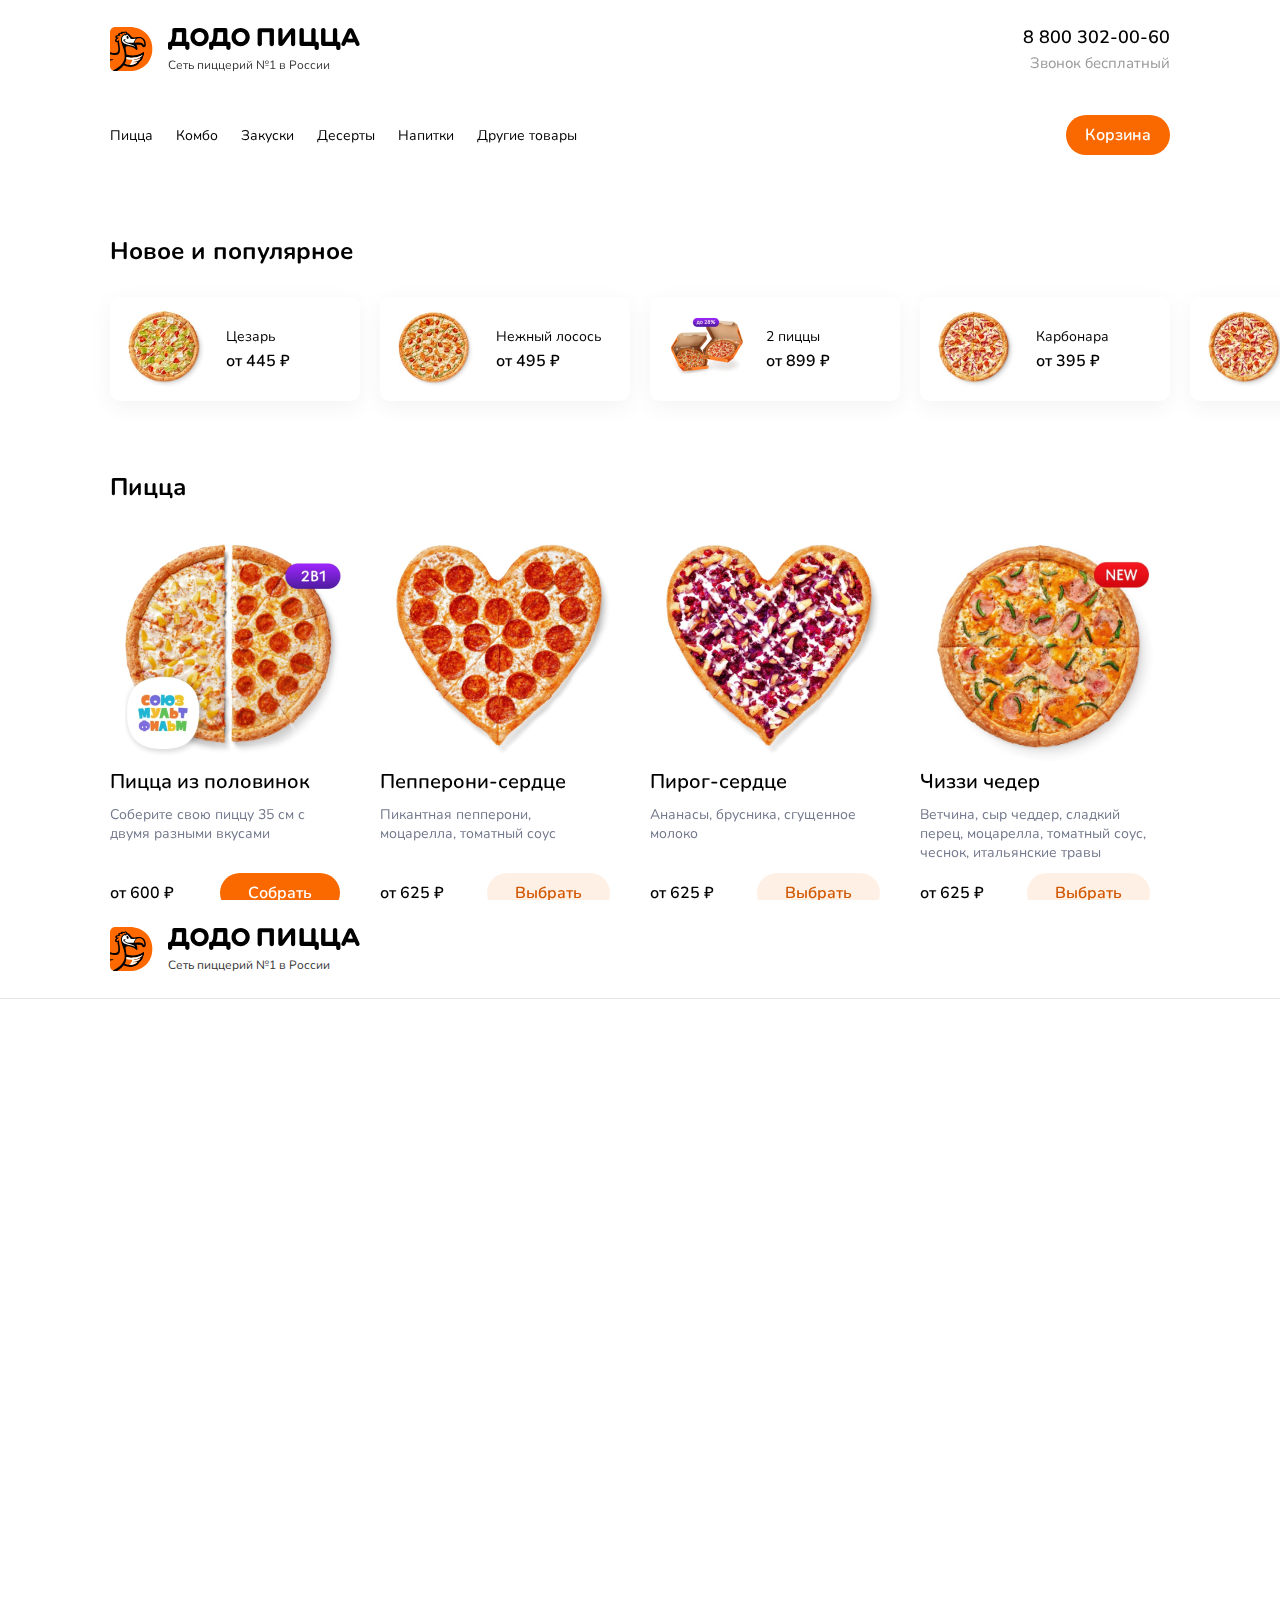
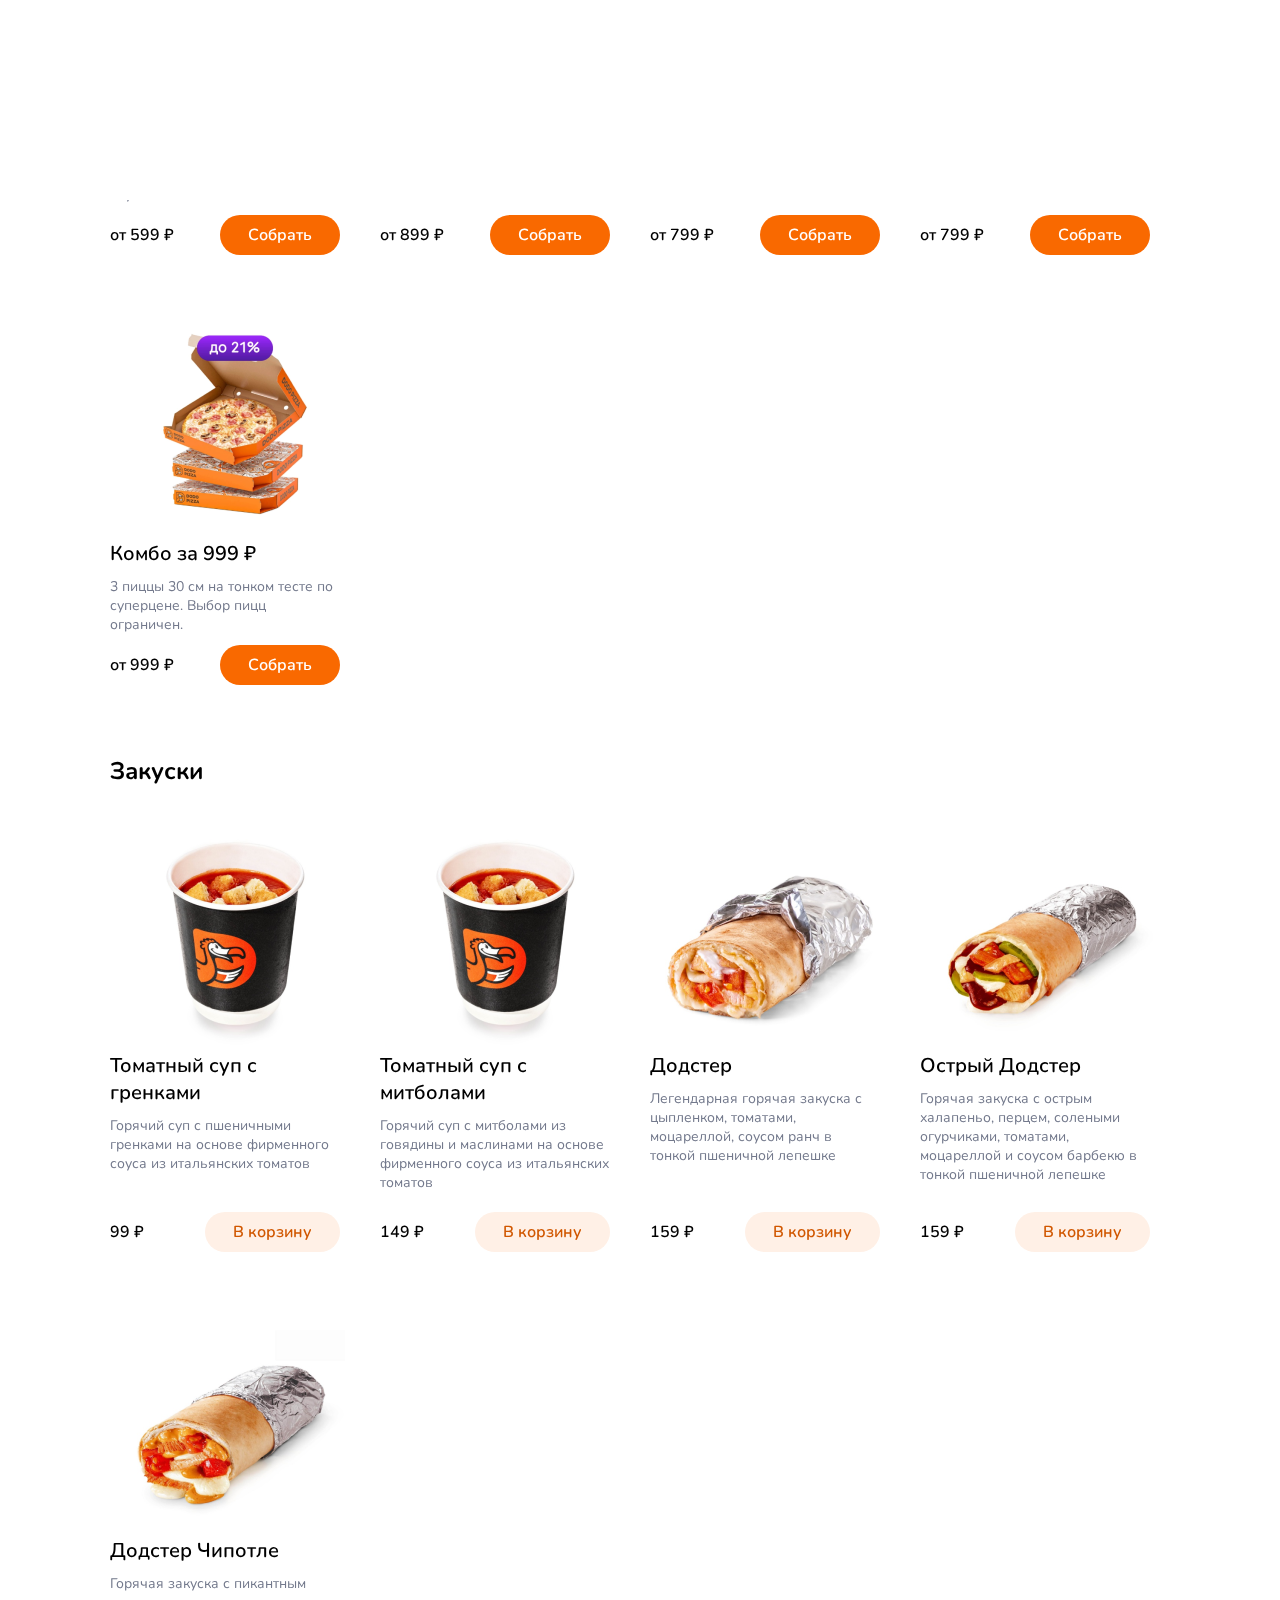
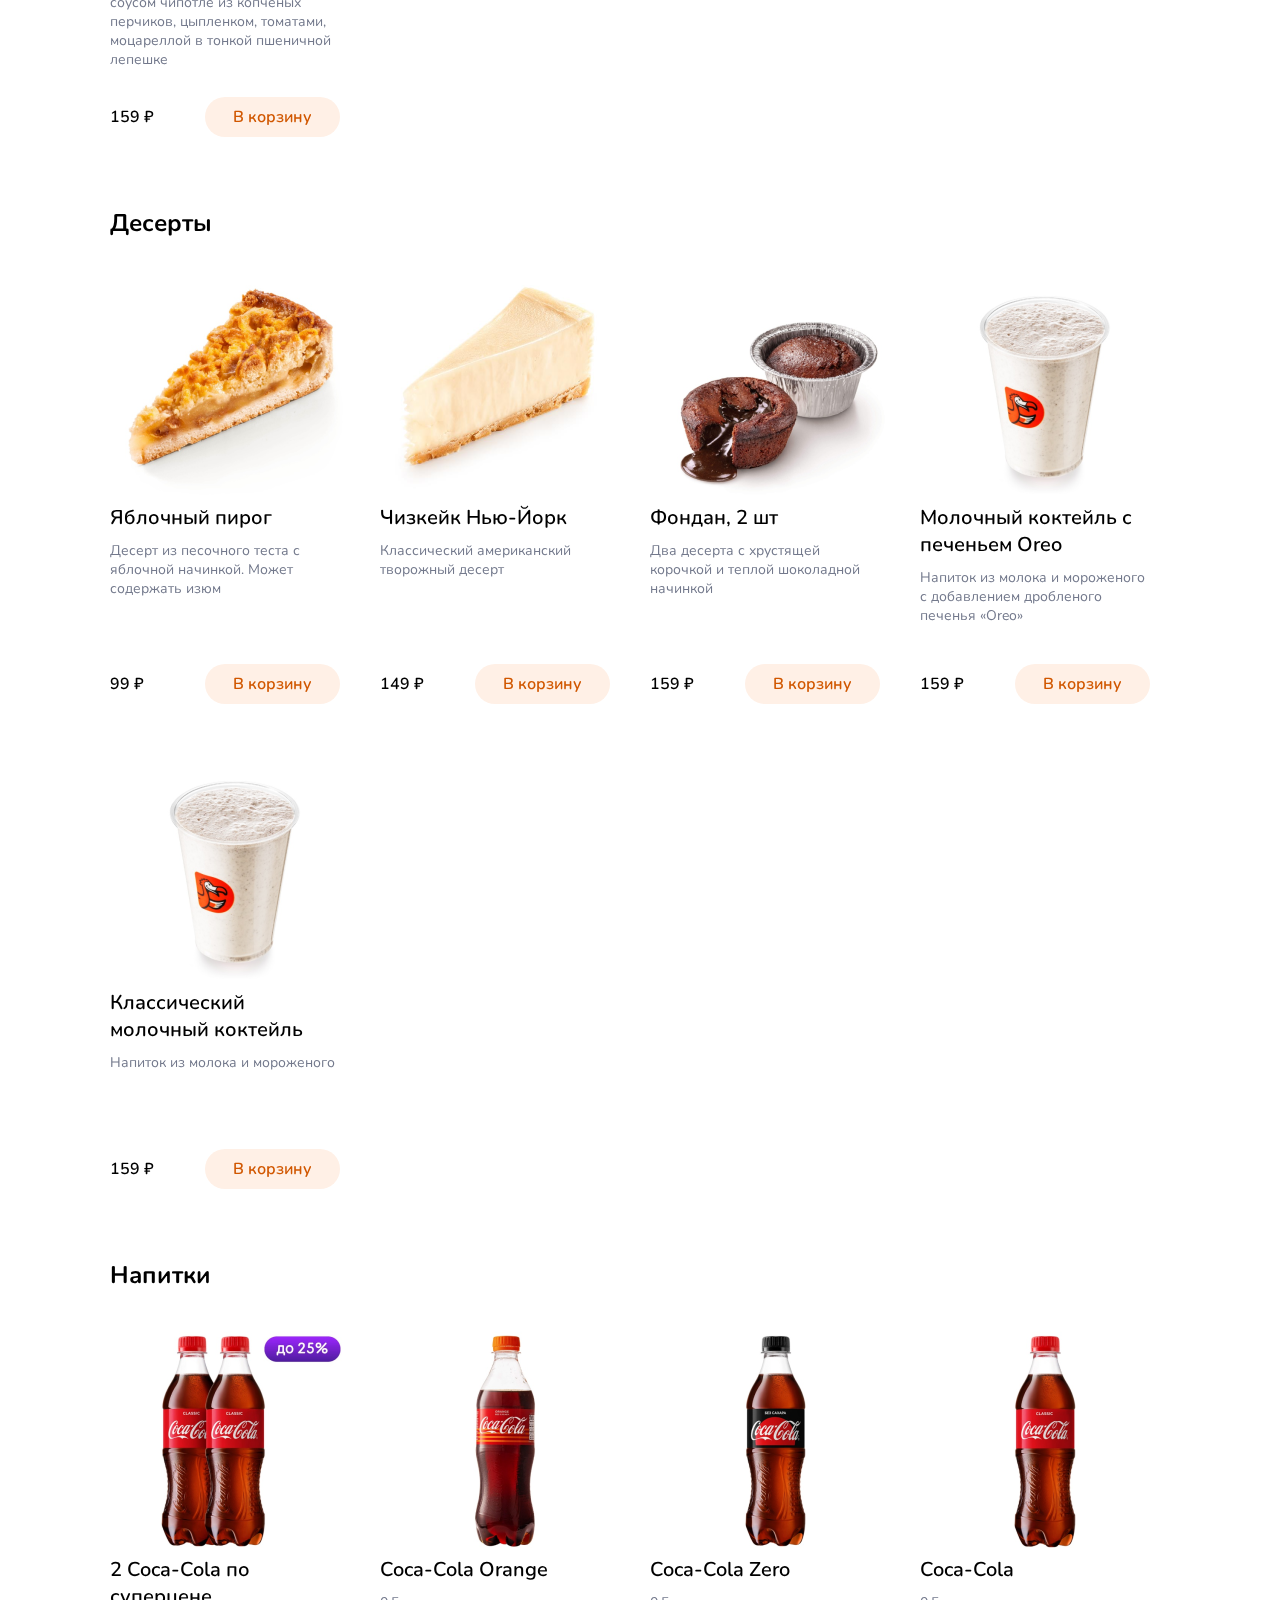
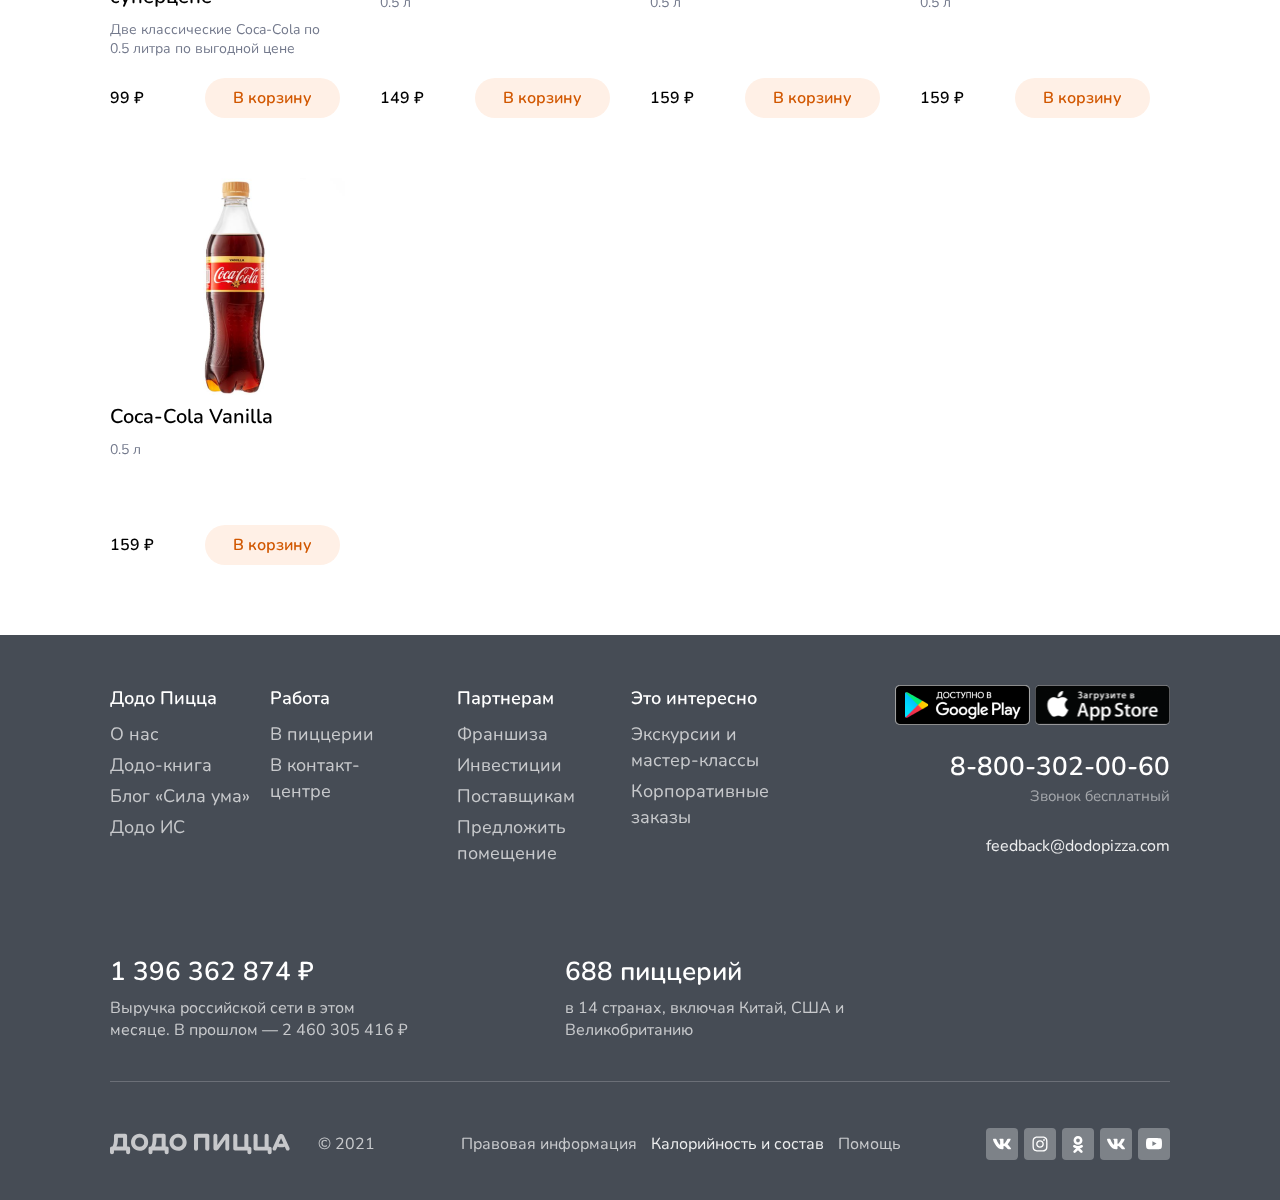
==== commit 54260959: "add basket" ====
--- a/index.html
+++ b/index.html
@@ -9,8 +9,22 @@
     <script src="./script.js" type="module" defer></script>
 </head>
 <body>
-    <div class="basketMain">
-    </div>
+    <section class="modalMain">
+        <div class="container container-window">
+            <div class="modalMain__window">
+                <img class="modalMain__window_img" src="./img/snacks/Dodster.png" alt="">
+                <div class="modalMain__window_content">
+                    <div class="modalMain__window_content_info">
+                        <p class="modalMain__window_content_info_name"></p>
+                        <p class="modalMain__window_content_info_amount"></p>
+                        <p class="modalMain__window_content_info_desc"></p>
+                    </div>
+                    <button class="modalMain__window_content_button"></button>
+                </div>
+            </div>
+            <img class="closemodalMain" src="./img/all/close.svg" alt="">
+        </div>
+    </section>
     <header class="header">
         <div class="container">
             <div class="header__main">
@@ -55,6 +69,11 @@
                         <p>Корзина</p>
                         <span class="header__main_nav_button_span"></span>
                         <p class="header__main_nav_button_amount">1</p>
+                        <div class="emptyBasket">
+                            <img class="emptyBasket__img" src="./img/sites/emptyBasket.png" alt="">
+                            <p class="emptyBasket__text1">Ой, пусто!</p>
+                            <p class="emptyBasket__text2">Мы всегда доставляем бесплатно, но сумма заказа должна быть от 495 ₽</p>
+                        </div>
                     </button>
                 </div>
             </div>
@@ -233,5 +252,20 @@
             <p class="basket_630px_div_text"></p>
         </div>
     </div>
+    <section class="basket">
+        <div class="container">
+            <header class="basket-header">
+                <div class="basket-header__title">
+                    <img class="basket-header__title_img" src="./PizzaIcon.svg" alt="логотип пиццерии Dodo Pizza">
+                    <div class="basket-header__title_text">
+                        <img class="basket-header__title_text_img" src="./PizzaText.svg" alt="название пиццерии додо пицца"></img>
+                        <p class="basket-header__title_text_text">Сеть пиццерий №1 в России</p>
+                    </div>
+                </div>
+            </header>
+            
+        </div>
+        <hr class="basket-hr">
+    </section>
 </body>
 </html>
--- a/style.css
+++ b/style.css
@@ -216,6 +216,7 @@
   display: flex;
   flex-direction: row;
   cursor: pointer;
+  position: relative;
 }
 .header__main_nav_button_span {
   display: none;
@@ -462,12 +463,18 @@
   width: 250px;
   height: 370px;
   padding-right: 20px;
+  cursor: pointer;
 }
 .pizza__article_picture {
   width: 220px;
   height: 220px;
   margin-bottom: 5px;
   margin-left: 15px;
+  transition: 0.2s;
+}
+.pizza__article_picture:hover {
+  margin-top: 5px;
+  margin-bottom: 0;
 }
 .pizza__article_info_name {
   color: #000;
@@ -626,12 +633,18 @@
   width: 250px;
   height: 370px;
   padding-right: 20px;
+  cursor: pointer;
 }
 .combo__article_picture {
   width: 220px;
   height: 220px;
   margin-bottom: 5px;
   margin-left: 15px;
+  transition: 0.2s;
+}
+.combo__article_picture:hover {
+  margin-top: 5px;
+  margin-bottom: 0;
 }
 .combo__article_info_name {
   color: #000;
@@ -793,12 +806,18 @@
   width: 250px;
   height: 425px;
   padding-right: 20px;
+  cursor: pointer;
 }
 .snacks__article_picture {
   width: 220px;
   height: 220px;
   margin-bottom: 5px;
   margin-left: 15px;
+  transition: 0.2s;
+}
+.snacks__article_picture:hover {
+  margin-top: 5px;
+  margin-bottom: 0;
 }
 .snacks__article_info {
   height: 200px;
@@ -968,6 +987,7 @@
   gap: 20px;
   row-gap: 60px;
   justify-items: center;
+  cursor: pointer;
 }
 .desserts__article {
   display: flex;
@@ -981,6 +1001,11 @@
   height: 220px;
   margin-bottom: 5px;
   margin-left: 15px;
+  transition: 0.2s;
+}
+.desserts__article_picture:hover {
+  margin-top: 5px;
+  margin-bottom: 0;
 }
 .desserts__article_info {
   height: 200px;
@@ -1157,12 +1182,18 @@
   width: 250px;
   height: 387px;
   padding-right: 20px;
+  cursor: pointer;
 }
 .drinks__article_picture {
   width: 220px;
   height: 220px;
   margin-bottom: 5px;
   margin-left: 15px;
+  transition: 0.2s;
+}
+.drinks__article_picture:hover {
+  margin-top: 5px;
+  margin-bottom: 0;
 }
 .drinks__article_info {
   height: 200px;
@@ -1680,6 +1711,41 @@
     gap: 30px;
   }
 }
+.emptyBasket {
+  display: flex;
+  flex-direction: column;
+  align-items: center;
+  padding: 37px 50px 70px 50px;
+  position: absolute;
+  background-color: #FFF;
+  filter: drop-shadow(0px 6px 25px rgba(0, 0, 0, 0.05));
+  border-radius: 5px;
+  top: 64px;
+  left: -200%;
+  display: none;
+}
+.emptyBasket__img {
+  margin-bottom: 21px;
+}
+.emptyBasket__text1 {
+  margin-bottom: 11px;
+  color: #000;
+  font-family: "Nunito", sans-serif;
+  font-size: 24px;
+  font-style: normal;
+  font-weight: 700;
+  line-height: normal;
+}
+.emptyBasket__text2 {
+  color: #000;
+  text-align: center;
+  font-family: "Nunito", sans-serif;
+  font-size: 16px;
+  font-style: normal;
+  font-weight: 600;
+  line-height: normal;
+}
+
 .basket_630px {
   width: 56px;
   height: 56px;
@@ -1690,6 +1756,7 @@
   position: fixed;
   right: 20px;
   bottom: 20px;
+  z-index: 10;
 }
 .basket_630px_img {
   width: 28px;
@@ -1787,17 +1854,149 @@
   align-items: center;
 }
 
-.basketMain {
-  background-color: #FF6409;
+.container-window {
+  display: flex;
+  flex-direction: row;
+  align-items: flex-start;
+  justify-content: center;
+  gap: 20px;
+}
+
+.modalMain {
   position: fixed;
   z-index: -1;
   top: 0;
   width: 100%;
-  height: 250px;
+  height: 100vh;
   opacity: 0;
   transition: 0.4s;
-}
-
+  display: flex;
+  align-items: center;
+  justify-content: center;
+  background-color: rgba(0, 0, 0, 0.7);
+}
+.modalMain__window {
+  display: flex;
+  flex-direction: row;
+  max-width: 740px;
+  width: 100%;
+  padding: 30px;
+  opacity: 1;
+  background-color: #FFF;
+  filter: drop-shadow(0px 6px 55px rgba(0, 0, 0, 0.1));
+  border-radius: 15px;
+  gap: 50px;
+}
+.modalMain__window_img {
+  width: 292px;
+  height: 292px;
+  margin: 18px 0;
+}
+.modalMain__window_content {
+  display: flex;
+  flex-direction: column;
+  justify-content: space-between;
+  width: 100%;
+}
+.modalMain__window_content_info {
+  display: flex;
+  flex-direction: column;
+}
+.modalMain__window_content_info_name {
+  color: #000;
+  font-family: "Nunito", sans-serif;
+  font-size: 24px;
+  font-style: normal;
+  font-weight: 600;
+  line-height: 28px;
+  margin-bottom: 11px;
+}
+.modalMain__window_content_info_amount {
+  color: var(--Gray-dark, #73798C);
+  font-family: "Nunito", sans-serif;
+  font-size: 14px;
+  font-style: normal;
+  font-weight: 400;
+  line-height: normal;
+  margin-bottom: 15px;
+}
+.modalMain__window_content_info_desc {
+  color: #4D4D4D;
+  font-family: "Nunito", sans-serif;
+  font-size: 14px;
+  font-style: normal;
+  font-weight: 400;
+  line-height: 22px;
+  margin-left: 10px;
+}
+.modalMain__window_content_button {
+  color: #FFF;
+  text-align: center;
+  font-family: "Nunito", sans-serif;
+  font-size: 16px;
+  font-style: normal;
+  font-weight: 600;
+  line-height: normal;
+  border-radius: 1000px;
+  background: var(--Orange-corporate, #F96900);
+  border: none;
+  padding: 13px 50px;
+  cursor: pointer;
+  margin-top: 15px;
+}
+
+.closemodalMain {
+  cursor: pointer;
+  margin-top: 15px;
+}
+
+@media screen and (max-width: 800px) {
+  .basketMain__window {
+    gap: 20px;
+  }
+  .basketMain__window_img {
+    width: 230px;
+    height: 230px;
+  }
+  .emptyBasket {
+    padding: 20px 35px 40px 35px;
+  }
+  .emptyBasket__img {
+    width: 225px;
+    height: 150px;
+  }
+}
+@media screen and (max-width: 735px) {
+  .basketMain__window_content_button {
+    padding: 13px 25px;
+  }
+  .basketMain__window_img {
+    width: 190px;
+    height: 190px;
+  }
+  .closeBasketMain {
+    width: 23px;
+    height: 23px;
+  }
+}
+@media screen and (max-width: 640px) {
+  .basketMain__window {
+    flex-direction: column;
+    padding: 20px;
+  }
+  .basketMain__window_img {
+    margin: 0;
+  }
+  .closeBasketMain {
+    margin: 0;
+    margin-right: 10px;
+  }
+  .container-window {
+    flex-direction: column-reverse;
+    align-items: flex-end;
+    gap: 15px;
+  }
+}
 @media screen and (max-width: 400px) {
   .addProduct {
     height: 33px;
@@ -1807,4 +2006,45 @@
     height: 33px;
     width: 30px;
   }
+}
+.basket {
+  width: 100%;
+  height: 100vh;
+  display: flex;
+  position: fixed;
+  flex-direction: column;
+  background-color: #FFF;
+  top: 100%;
+  z-index: 10;
+  transition: 0.4s;
+}
+.basket-header {
+  padding: 25px 0;
+}
+.basket-header__title {
+  display: flex;
+  flex-direction: row;
+  gap: 15px;
+}
+.basket-header__title_text {
+  display: flex;
+  flex-direction: column;
+  gap: 7px;
+}
+.basket-header__title_text_img {
+  margin-top: 3px;
+}
+.basket-header__title_text_text {
+  color: #343434;
+  font-family: "Nunito", sans-serif;
+  font-size: 12px;
+  font-style: normal;
+  font-weight: 400;
+  line-height: normal;
+}
+.basket-hr {
+  width: 100%;
+  height: 1px;
+  background: #E5E5E5;
+  border: none;
 }/*# sourceMappingURL=style.css.map */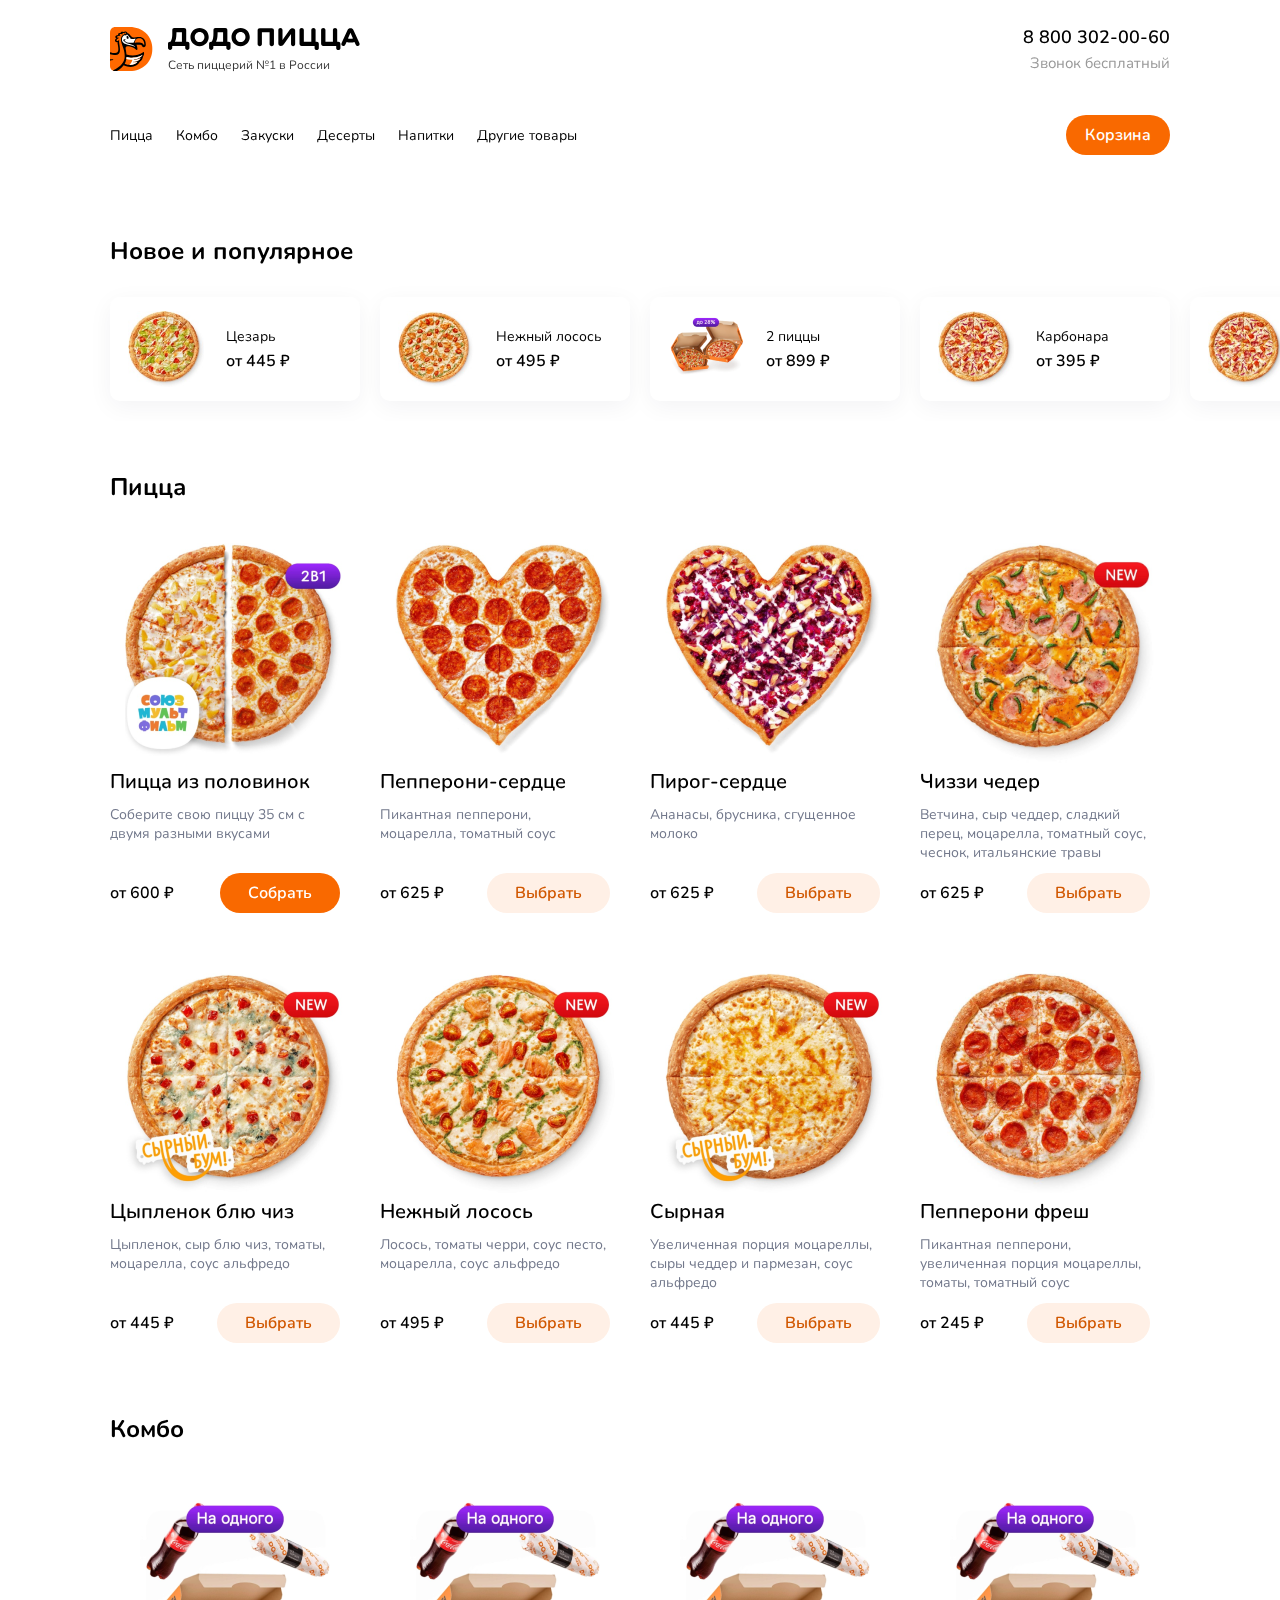
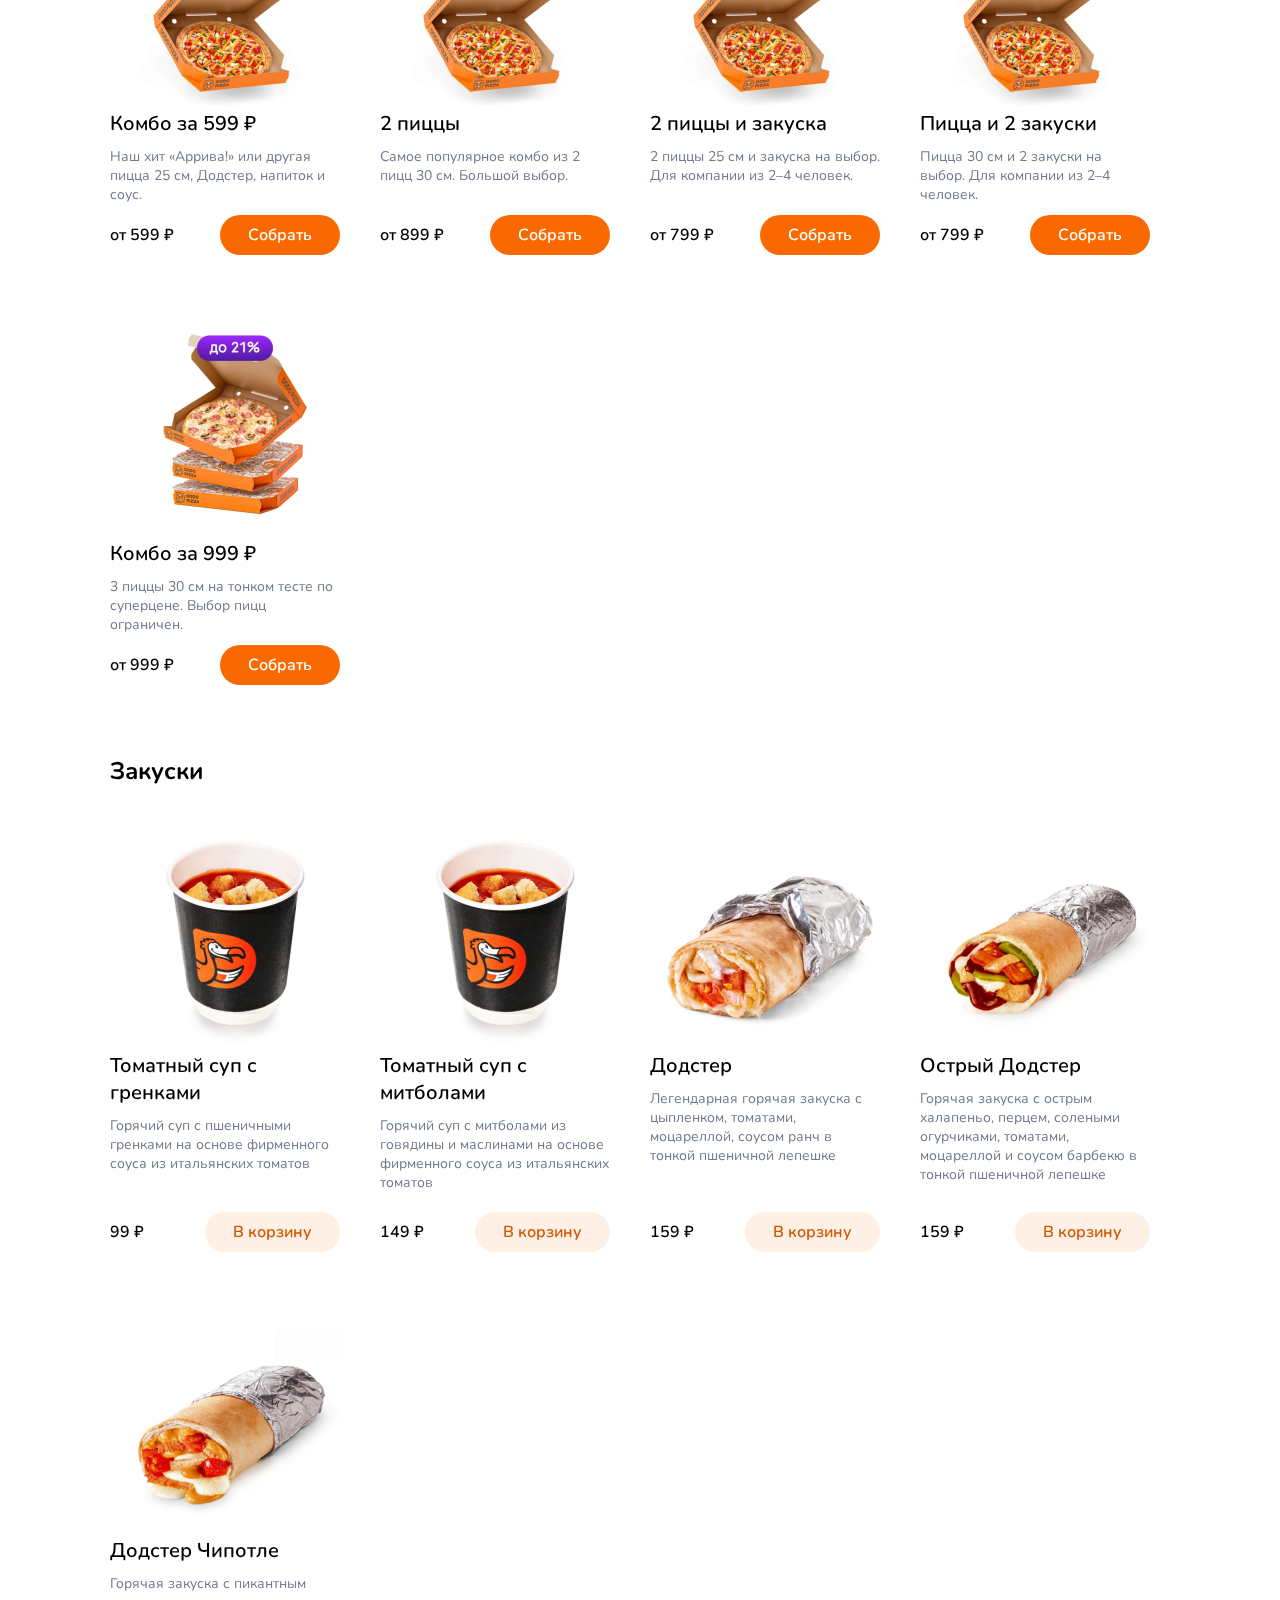
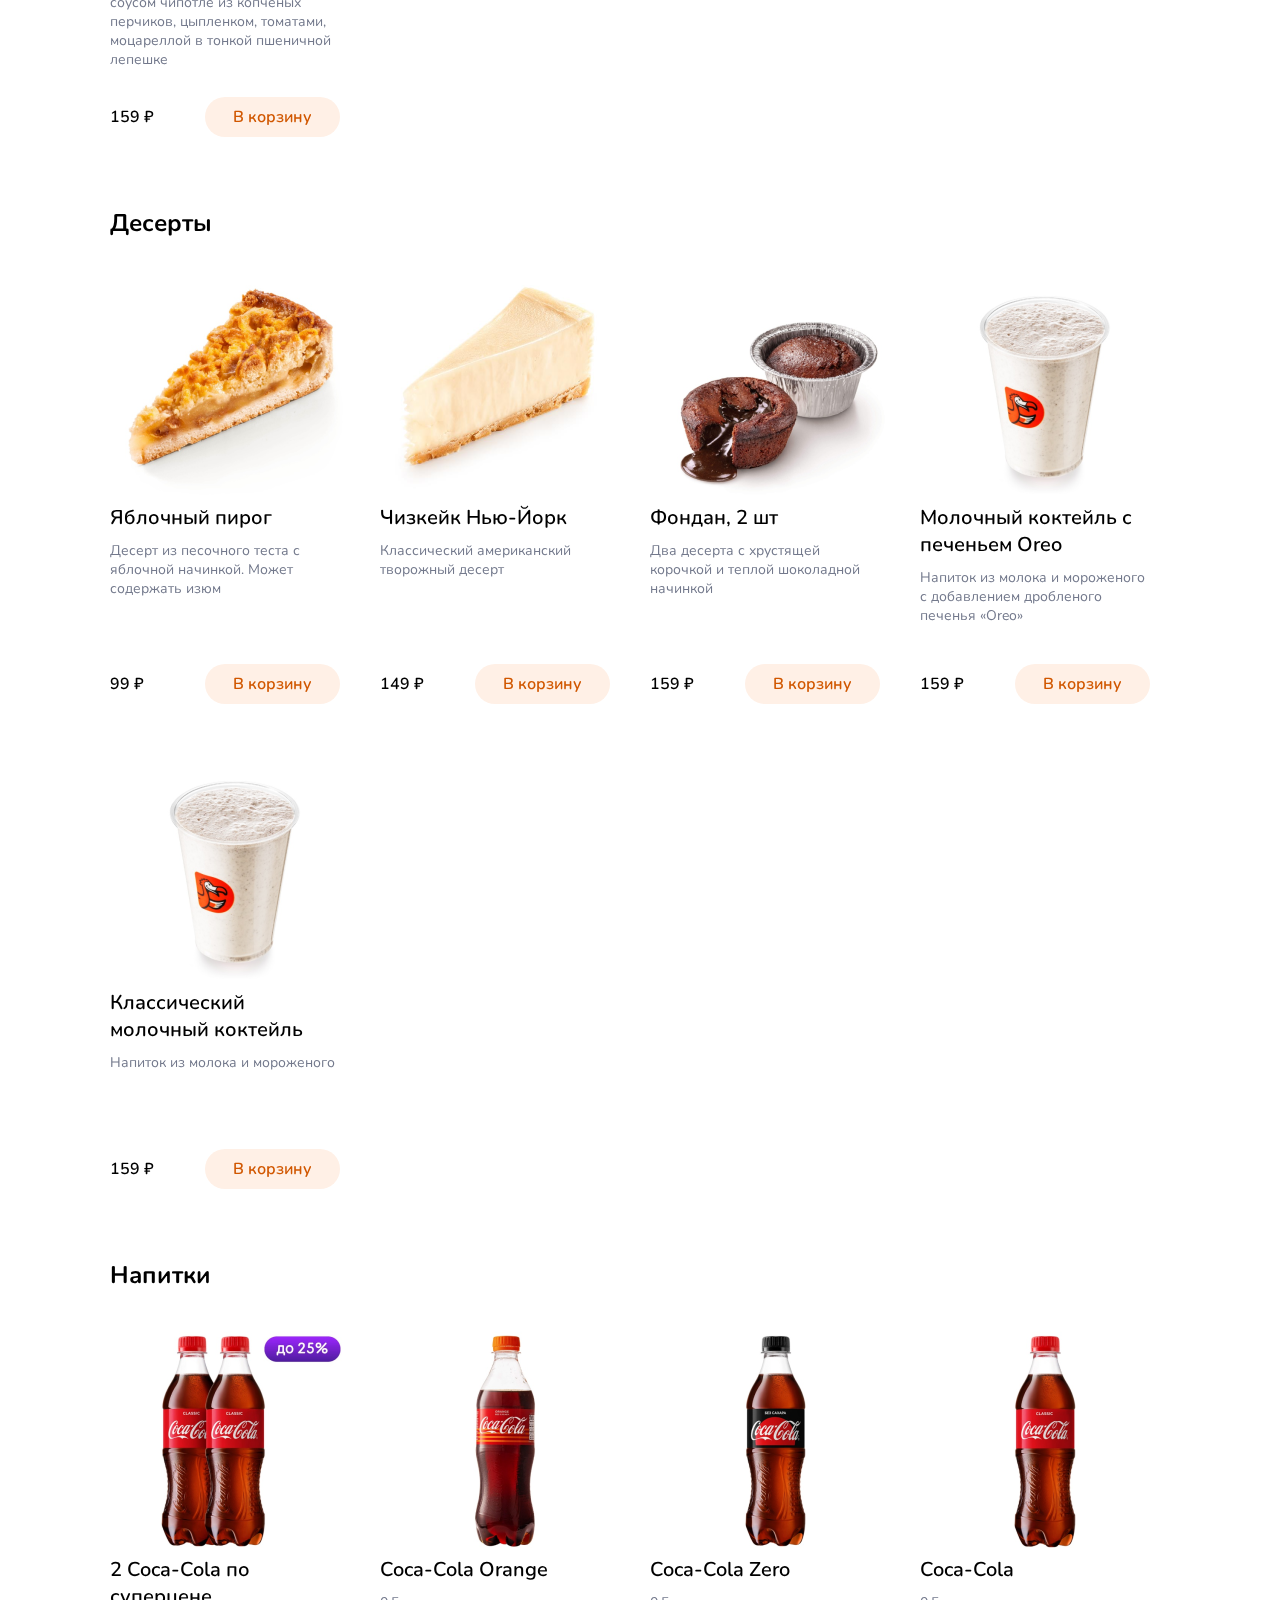
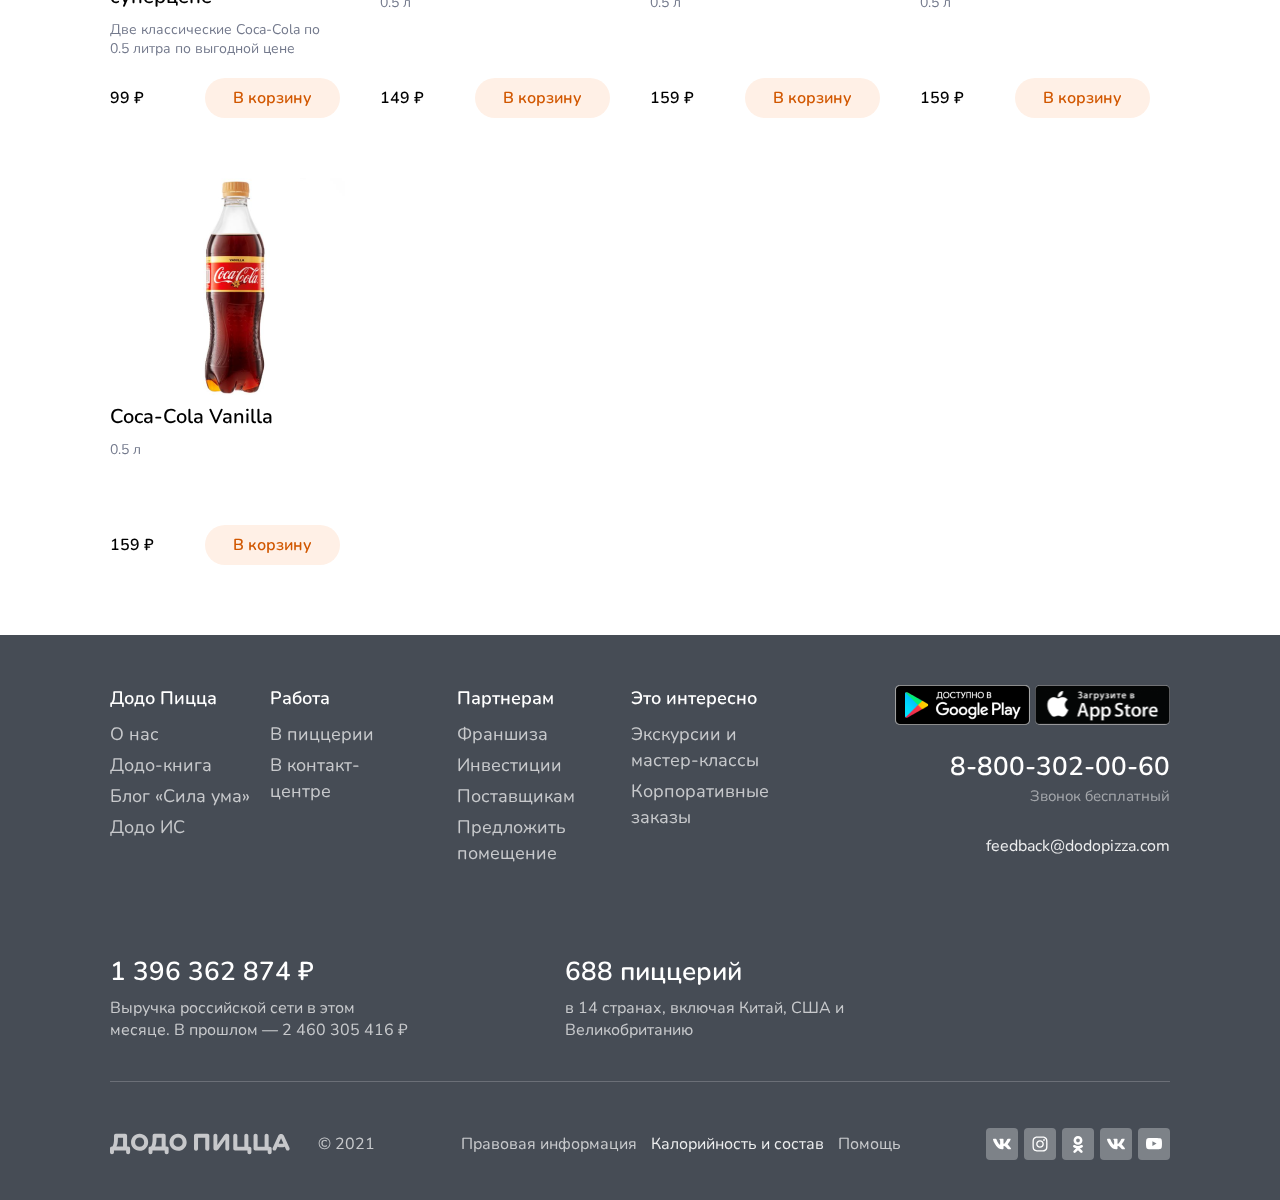
==== commit c58541a9: "create first and second stage in basket" ====
--- a/index.html
+++ b/index.html
@@ -65,16 +65,16 @@
                         <a href="#drinks" class="header__main_nav_nav_a">Напитки</a>
                         <a href="#where" class="header__main_nav_nav_a">Другие товары</a>
                     </nav>
-                    <button class="header__main_nav_button">
+                    <a href="basket.html" class="header__main_nav_button">
                         <p>Корзина</p>
                         <span class="header__main_nav_button_span"></span>
                         <p class="header__main_nav_button_amount">1</p>
-                        <div class="emptyBasket">
-                            <img class="emptyBasket__img" src="./img/sites/emptyBasket.png" alt="">
-                            <p class="emptyBasket__text1">Ой, пусто!</p>
-                            <p class="emptyBasket__text2">Мы всегда доставляем бесплатно, но сумма заказа должна быть от 495 ₽</p>
-                        </div>
-                    </button>
+                    </a>
+                    <div class="emptyBasket">
+                        <img class="emptyBasket__img" src="./img/sites/emptyBasket.png" alt="">
+                        <p class="emptyBasket__text1">Ой, пусто!</p>
+                        <p class="emptyBasket__text2">Мы всегда доставляем бесплатно, но сумма заказа должна быть от 495 ₽</p>
+                    </div>
                 </div>
             </div>
         </div>
@@ -246,26 +246,11 @@
             </div>
         </div>
     </footer>
-    <div class="basket_630px">
+    <a href="basket.html" class="basket_630px">
         <img class="basket_630px_img" src="./img/subway_basket.svg" alt="">
         <div class="basket_630px_div">
             <p class="basket_630px_div_text"></p>
         </div>
-    </div>
-    <section class="basket">
-        <div class="container">
-            <header class="basket-header">
-                <div class="basket-header__title">
-                    <img class="basket-header__title_img" src="./PizzaIcon.svg" alt="логотип пиццерии Dodo Pizza">
-                    <div class="basket-header__title_text">
-                        <img class="basket-header__title_text_img" src="./PizzaText.svg" alt="название пиццерии додо пицца"></img>
-                        <p class="basket-header__title_text_text">Сеть пиццерий №1 в России</p>
-                    </div>
-                </div>
-            </header>
-            
-        </div>
-        <hr class="basket-hr">
-    </section>
+    </a>
 </body>
 </html>
--- a/style.css
+++ b/style.css
@@ -62,6 +62,9 @@
   padding: 0 110px;
   margin: 0 auto;
 }
+.container-basket {
+  padding: 0 50px;
+}
 
 .container-2 {
   max-width: 1280px;
@@ -172,6 +175,7 @@
   flex-direction: row;
   justify-content: space-between;
   padding: 10px 0 10px 0;
+  position: relative;
 }
 .header__main_nav_nav {
   max-width: 467px;
@@ -217,6 +221,7 @@
   flex-direction: row;
   cursor: pointer;
   position: relative;
+  text-decoration: none;
 }
 .header__main_nav_button_span {
   display: none;
@@ -1712,17 +1717,21 @@
   }
 }
 .emptyBasket {
+  max-width: 400px;
+  width: 100%;
   display: flex;
   flex-direction: column;
   align-items: center;
   padding: 37px 50px 70px 50px;
-  position: absolute;
   background-color: #FFF;
   filter: drop-shadow(0px 6px 25px rgba(0, 0, 0, 0.05));
   border-radius: 5px;
-  top: 64px;
-  left: -200%;
-  display: none;
+  top: 84px;
+  right: 0;
+  position: absolute;
+  visibility: hidden;
+  opacity: 0;
+  transition: 0.3s;
 }
 .emptyBasket__img {
   margin-bottom: 21px;
@@ -1951,10 +1960,10 @@
 }
 
 @media screen and (max-width: 800px) {
-  .basketMain__window {
+  .modalMain__window {
     gap: 20px;
   }
-  .basketMain__window_img {
+  .modalMain__window_img {
     width: 230px;
     height: 230px;
   }
@@ -1967,27 +1976,27 @@
   }
 }
 @media screen and (max-width: 735px) {
-  .basketMain__window_content_button {
+  .modalMain__window_content_button {
     padding: 13px 25px;
   }
-  .basketMain__window_img {
+  .modalMain__window_img {
     width: 190px;
     height: 190px;
   }
-  .closeBasketMain {
+  .closeModalMain {
     width: 23px;
     height: 23px;
   }
 }
 @media screen and (max-width: 640px) {
-  .basketMain__window {
+  .modalMain__window {
     flex-direction: column;
     padding: 20px;
   }
-  .basketMain__window_img {
+  .modalMain__window_img {
     margin: 0;
   }
-  .closeBasketMain {
+  .closeModalMain {
     margin: 0;
     margin-right: 10px;
   }
@@ -2014,9 +2023,20 @@
   position: fixed;
   flex-direction: column;
   background-color: #FFF;
-  top: 100%;
   z-index: 10;
   transition: 0.4s;
+  overflow: scroll;
+}
+.basket::-webkit-scrollbar {
+  width: 0;
+  display: none;
+}
+.basket-back__600px {
+  display: none;
+}
+.basket-first_stage {
+  display: flex;
+  flex-direction: column;
 }
 .basket-header {
   padding: 25px 0;
@@ -2047,4 +2067,1120 @@
   height: 1px;
   background: #E5E5E5;
   border: none;
+  opacity: 0.2;
+  margin: 1px 0;
+}
+.basket-hr_top {
+  width: 100%;
+  height: 1px;
+  background: #E5E5E5;
+  border: none;
+}
+.basket-main {
+  padding: 70px 0;
+  max-width: 800px;
+  width: 100%;
+  margin: 0 auto;
+}
+.basket-main__h2 {
+  color: #000;
+  font-family: "Nunito", sans-serif;
+  font-size: 36px;
+  font-style: normal;
+  font-weight: 600;
+  line-height: normal;
+  margin-bottom: 30px;
+}
+.basket-main-basket {
+  margin-bottom: 60px;
+}
+.basket-main__basket-articles {
+  display: flex;
+  flex-direction: column;
+  height: 228px;
+  overflow: scroll;
+}
+.basket-main__basket-articles::-webkit-scrollbar {
+  width: 5px;
+  display: block;
+}
+.basket-main__basket-articles::-webkit-scrollbar-button {
+  display: none;
+}
+.basket-main__basket-articles::-webkit-scrollbar-track {
+  display: block;
+}
+.basket-main__basket-articles::-webkit-scrollbar-thumb {
+  display: block;
+}
+.basket-main-addition {
+  margin-bottom: 65px;
+}
+.basket-main-addition--600px {
+  display: none;
+}
+.basket-main-addition__title {
+  color: #000;
+  font-family: "Nunito", sans-serif;
+  font-size: 24px;
+  font-style: normal;
+  font-weight: 600;
+  line-height: normal;
+  margin-bottom: 20px;
+  margin-left: 50px;
+}
+.basket-main-addition__articles {
+  display: flex;
+  gap: 20px;
+  flex-direction: row;
+  overflow: scroll;
+  padding-left: 50px;
+}
+.basket-main-addition__articles::-webkit-scrollbar {
+  width: 0;
+  display: none;
+}
+.basket-main-addition__article {
+  display: flex;
+  flex-direction: row;
+  width: 250px;
+  height: 104px;
+  padding: 12px 38px 14px 18px;
+  gap: 22px;
+  border-radius: 10px;
+  border: 1px solid #E1E1E8;
+  background: #FFF;
+}
+.basket-main-addition__article_img {
+  width: 76px;
+  height: 76px;
+}
+.basket-main-addition__article-div {
+  display: flex;
+  flex-direction: column;
+  gap: 8px;
+  justify-content: space-between;
+}
+.basket-main-addition__article-div_text {
+  color: #000;
+  font-family: "Nunito", sans-serif;
+  font-size: 14px;
+  font-style: normal;
+  font-weight: 600;
+  line-height: normal;
+  display: -webkit-box;
+  -webkit-line-clamp: 1;
+  -webkit-box-orient: vertical;
+  overflow: hidden;
+  text-overflow: ellipsis;
+  height: -moz-max-content;
+  height: max-content;
+}
+.basket-main-addition__article-div_button {
+  color: var(--Orange-dark, #D15700);
+  text-align: center;
+  font-family: "Nunito", sans-serif;
+  font-size: 14px;
+  font-style: normal;
+  font-weight: 600;
+  line-height: normal;
+  border-radius: 1000px;
+  background: var(--Orange-light, #FFF0E6);
+  width: 96px;
+  cursor: pointer;
+}
+.basket-main-result {
+  display: flex;
+  flex-direction: column;
+  gap: 27px;
+}
+.basket-main-result__price {
+  display: flex;
+  flex-direction: row;
+  gap: 14px;
+  justify-content: flex-end;
+  align-items: flex-end;
+}
+.basket-main-result__price_text {
+  color: #000;
+  font-family: "Nunito", sans-serif;
+  font-size: 21px;
+  font-style: normal;
+  font-weight: 600;
+  line-height: normal;
+}
+.basket-main-result__price_price {
+  color: var(--Orange-corporate, #F96900);
+  font-family: "Nunito", sans-serif;
+  font-size: 26px;
+  font-style: normal;
+  font-weight: 600;
+  line-height: normal;
+}
+.basket-main-result--600px {
+  display: none;
+}
+.basket-main-result__buttons {
+  display: flex;
+  flex-direction: row;
+  justify-content: space-between;
+}
+.basket-main-result__buttons_back {
+  border-radius: 1000px;
+  background: var(--Gray-corporate, #F3F3F7);
+  color: var(--Gray-dark, #73798C);
+  text-align: center;
+  font-family: "Nunito", sans-serif;
+  font-size: 16px;
+  font-style: normal;
+  font-weight: 600;
+  line-height: normal;
+  display: flex;
+  flex-direction: row;
+  gap: 46px;
+  padding: 13px 28px 13px 18px;
+  border: none;
+  align-items: center;
+  text-decoration: none;
+}
+.basket-main-result__buttons_next {
+  border-radius: 1000px;
+  background: var(--Orange-corporate, #F96900);
+  color: #FFF;
+  text-align: center;
+  font-family: "Nunito", sans-serif;
+  font-size: 16px;
+  font-style: normal;
+  font-weight: 600;
+  line-height: normal;
+  padding: 13px 18px 13px 42px;
+  border: none;
+  align-items: center;
+  display: flex;
+  flex-direction: row;
+  gap: 26px;
+  cursor: pointer;
+  text-decoration: none;
+}
+.basket__second {
+  display: flex;
+  flex-direction: row;
+  align-items: center;
+}
+.basket-footer {
+  background-color: #464C55;
+  padding: 59px 0 41px 0;
+}
+.basket-footer__contacts {
+  display: flex;
+  flex-direction: column;
+  gap: 6px;
+  margin-bottom: 47px;
+}
+.basket-footer__contacts_number {
+  color: #FFF;
+  text-align: right;
+  font-family: "Nunito", sans-serif;
+  font-size: 26px;
+  font-style: normal;
+  font-weight: 600;
+  line-height: 26px; /* 100% */
+}
+.basket-footer__contacts_text {
+  color: #FFF;
+  text-align: right;
+  font-family: "Nunito", sans-serif;
+  font-size: 15px;
+  font-style: normal;
+  font-weight: 400;
+  line-height: normal;
+  opacity: 0.5;
+}
+.basket-footer__rights {
+  margin-top: 46px;
+}
+.basket__basket-articles {
+  height: 228px;
+  display: flex;
+  flex-direction: column;
+  margin-bottom: 60px;
+}
+.basket__article {
+  height: 114px;
+  padding: 25px 0;
+  display: flex;
+  flex-direction: row;
+  align-items: center;
+  justify-content: space-between;
+  gap: 46px;
+}
+.basket__article_content {
+  display: flex;
+  flex-direction: row;
+  align-items: center;
+  max-width: 330px;
+  width: 100%;
+  justify-content: space-between;
+}
+.basket__article_img {
+  width: 64px;
+  height: 64px;
+  margin-right: 26px;
+}
+.basket__article_info {
+  display: flex;
+  flex-direction: column;
+  gap: 1px;
+  width: 280px;
+}
+.basket__article_info_name {
+  color: #000;
+  font-family: "Nunito", sans-serif;
+  font-size: 18px;
+  font-style: normal;
+  font-weight: 600;
+  line-height: normal;
+}
+.basket__article_info_desc {
+  color: var(--Gray-dark, #73798C);
+  font-family: "Nunito", sans-serif;
+  font-size: 12px;
+  font-style: normal;
+  font-weight: 400;
+  line-height: normal;
+  max-width: 380px;
+  width: 100%;
+  display: -webkit-box;
+  -webkit-box-orient: vertical;
+  -webkit-line-clamp: 2;
+  overflow: hidden;
+  text-overflow: ellipsis;
+}
+.basket__article_price {
+  color: #000;
+  text-align: right;
+  font-family: "Nunito", sans-serif;
+  font-size: 18px;
+  font-style: normal;
+  font-weight: 600;
+  line-height: normal;
+  width: -moz-max-content;
+  width: max-content;
+}
+.basket__delete_img {
+  cursor: pointer;
+  transition: 0.2s;
+}
+.basket__delete_img:hover path {
+  fill: var(--Orange-corporate, #F96900);
+}
+.basket__listener {
+  display: flex;
+  width: 106px;
+  margin-right: 40px;
+  height: 32px;
+  padding: 0 5px;
+}
+
+.container-basket__600px {
+  display: flex;
+  justify-content: space-between;
+  align-items: center;
+}
+
+@media screen and (max-width: 1100px) {
+  .basket-header {
+    padding: 15px 0;
+  }
+  .basket-main {
+    padding: 30px 0;
+  }
+  .basket-main-basket {
+    margin-bottom: 40px;
+  }
+  .basket-main-addition {
+    margin-bottom: 45px;
+  }
+  .basket-footer {
+    padding: 40px 0 25px 0;
+  }
+  .basket__article {
+    padding: 15px 0;
+    gap: 25px;
+  }
+  .basket__article_info {
+    width: 220px;
+  }
+  .basket__article_img {
+    margin-right: 15px;
+  }
+  .basket__listener {
+    margin-right: 10px;
+    width: 96px;
+  }
+}
+@media screen and (max-width: 800px) {
+  .basket-header__stage1 {
+    width: 300px;
+    height: 37px;
+  }
+}
+@media screen and (max-width: 630px) {
+  .container-basket {
+    padding: 0 25px;
+  }
+  .basket-header__stage1 {
+    display: none;
+  }
+  .basket-main-addition__title {
+    margin-left: 25px;
+  }
+  .basket-main-addition__articles {
+    padding-left: 25px;
+  }
+}
+@media screen and (max-width: 600px) {
+  .container-basket__600px {
+    justify-content: flex-start;
+  }
+  .basket {
+    height: 100vh;
+    justify-content: space-between;
+    background: #F3F3F7;
+  }
+  .basket-header {
+    padding: 0;
+  }
+  .basket-header__title {
+    align-items: center;
+  }
+  .basket-header__title_text_text {
+    display: none;
+  }
+  .basket-header__title_img {
+    width: 30px;
+    height: 30px;
+  }
+  .basket-first_stage {
+    background: #FFF;
+  }
+  .basket__bottom {
+    background: #FFF;
+  }
+  .basket-back__600px {
+    display: block;
+    padding: 16px 20px;
+    margin-right: 13px;
+    border-right: 1px solid #F3F3F7;
+  }
+  .basket__best {
+    display: none;
+  }
+  .basket__delete {
+    display: none;
+  }
+  .basket__delete_img {
+    display: none;
+  }
+  .basket-hr_top {
+    background: #F3F3F7;
+  }
+  .basket-hr_top_top {
+    display: none;
+  }
+  .basket__second {
+    display: flex;
+    justify-content: space-between;
+    align-items: center;
+    gap: 15px;
+    width: 100%;
+    flex-direction: row-reverse;
+    border-top: 1px solid #E1E1E8;
+    padding-top: 12px;
+  }
+  .basket__article {
+    flex-direction: column;
+    gap: 12px;
+    height: -moz-max-content;
+    height: max-content;
+    padding: 15px 0 0 0;
+  }
+  .basket__article_content {
+    justify-content: flex-start;
+    max-width: 100%;
+  }
+  .basket__article_img {
+    width: 60px;
+    height: 60px;
+  }
+  .basket__article_info {
+    width: 100%;
+  }
+  .basket-main {
+    padding: 15px 0 0 0;
+  }
+  .basket-main__h2 {
+    margin-bottom: 15px;
+    font-size: 24px;
+  }
+  .basket-main__basket-articles {
+    height: 170px;
+  }
+  .basket-main-addition {
+    display: none;
+  }
+  .basket-main-addition--600px {
+    display: block;
+    margin: 0;
+  }
+  .basket-main-addition__title {
+    margin-left: 25px;
+    font-size: 18px;
+  }
+  .basket-main-addition__articles {
+    padding-left: 25px;
+  }
+  .basket-main-addition__container {
+    background-color: #F3F3F7;
+    padding-top: 24px;
+  }
+  .basket-main-addition__article {
+    border: none;
+    box-shadow: 0px 6px 15px 0px rgba(6, 5, 50, 0.05);
+    margin-bottom: 15px;
+  }
+  .basket-main-addition__article-div_button {
+    font-size: 15px;
+  }
+  .basket-main-result {
+    display: none;
+  }
+  .basket-main-result__buttons {
+    justify-content: center;
+  }
+  .basket-main-result__buttons_back {
+    display: none;
+  }
+  .basket-main-result__buttons_next {
+    justify-content: space-between;
+    max-width: 500px;
+    width: 100%;
+  }
+  .basket-main-result__price {
+    justify-content: space-between;
+    margin-bottom: 14px;
+  }
+  .basket-main-result__price_price {
+    font-size: 18px;
+    color: #000;
+  }
+  .basket-main-result--600px {
+    display: block;
+    padding: 12px 0 16px 0;
+  }
+  .basket__listener {
+    margin: 0;
+  }
+  .basket-footer {
+    display: none;
+  }
+  .container-basket__600px {
+    display: flex;
+    flex-direction: row;
+    padding: 0;
+  }
+}
+@media screen and (max-width: 530px) {
+  .container-basket {
+    padding: 0 16px;
+  }
+  .basket-main-addition__title {
+    margin-left: 16px;
+  }
+  .basket-main-addition__articles {
+    padding-left: 16px;
+  }
+}
+@media screen and (max-width: 320px) {
+  .basket-header__title_img {
+    width: 23px;
+    height: 23px;
+  }
+  .basket-header__title_text_img {
+    width: 125px;
+    height: 14px;
+  }
+}
+.container-stage2 {
+  display: flex;
+  flex-direction: row;
+  justify-content: space-between;
+}
+
+.stage-2__button {
+  padding: 13px 18px;
+}
+
+.stage2-main {
+  margin: 91px 0 70px 0;
+}
+.stage2-main__info {
+  max-width: 610px;
+  width: 100%;
+}
+.stage2-main__form {
+  display: flex;
+  flex-direction: column;
+  gap: 20px;
+}
+.stage2-main__form-title {
+  color: #000;
+  font-family: "Nunito", sans-serif;
+  font-size: 36px;
+  font-style: normal;
+  font-weight: 600;
+  line-height: normal;
+  margin-bottom: 10px;
+}
+.stage2-main__form-title_label {
+  color: #000;
+  font-family: "Nunito", sans-serif;
+  font-size: 16px;
+  font-style: normal;
+  font-weight: 400;
+  line-height: normal;
+  width: 160px;
+}
+.stage2-main__form-title_name {
+  display: flex;
+  flex-direction: row;
+  gap: 20px;
+  align-items: center;
+}
+.stage2-main__form-title_name-input {
+  max-width: 270px;
+  width: 100%;
+  height: 40px;
+  border-radius: 5px;
+  border: 1px solid #D1D3D9;
+  background: #FFF;
+  color: #000;
+  font-family: "Nunito", sans-serif;
+  font-size: 16px;
+  font-style: normal;
+  font-weight: 400;
+  line-height: normal;
+  padding-left: 16px;
+}
+.stage2-main__form-title_number {
+  display: flex;
+  flex-direction: row;
+  gap: 20px;
+  align-items: center;
+}
+.stage2-main__form-title_number-input {
+  max-width: 270px;
+  width: 100%;
+  height: 40px;
+  border-radius: 5px;
+  border: 1px solid #D1D3D9;
+  background: #FFF;
+  color: #000;
+  font-family: "Nunito", sans-serif;
+  font-size: 16px;
+  font-style: normal;
+  font-weight: 400;
+  line-height: normal;
+  padding-left: 16px;
+}
+.stage2-main__form-title_address {
+  display: flex;
+  flex-direction: row;
+  gap: 20px;
+  align-items: flex-start;
+  margin-bottom: 50px;
+}
+.stage2-main__form-title_address-label {
+  margin-top: 9px;
+}
+.stage2-main__form-title_address-input {
+  max-width: 430px;
+  width: 100%;
+  height: 100px;
+  border-radius: 5px;
+  border: 1px solid #D1D3D9;
+  background: #FFF;
+  color: #000;
+  font-family: "Nunito", sans-serif;
+  font-size: 16px;
+  font-style: normal;
+  font-weight: 400;
+  line-height: normal;
+  padding: 12px 16px;
+}
+.stage2-main__check {
+  width: 340px;
+  height: 500px;
+  border-radius: 11px;
+  background: #FFF;
+  box-shadow: 0px 5px 55px 0px rgba(0, 0, 0, 0.05);
+  padding: 30px 30px 44px 30px;
+  margin-top: 75px;
+  margin-left: 20px;
+}
+.stage2-main__check_title {
+  color: #000;
+  font-family: "Nunito", sans-serif;
+  font-size: 18px;
+  font-style: normal;
+  font-weight: 600;
+  line-height: normal;
+  margin-bottom: 30px;
+}
+.stage2-main__check_articles {
+  gap: 25px;
+  overflow: scroll;
+  display: flex;
+  flex-direction: column;
+  height: 335px;
+}
+.stage2-main__check_articles::-webkit-scrollbar {
+  display: none;
+}
+.stage2-main__check_article {
+  display: flex;
+  flex-direction: row;
+  justify-content: space-between;
+}
+.stage2-main__check_article_div {
+  display: flex;
+  flex-direction: column;
+}
+.stage2-main__check_article_div_name {
+  color: #000;
+  font-family: "Nunito", sans-serif;
+  font-size: 16px;
+  font-style: normal;
+  font-weight: 600;
+  line-height: normal;
+}
+.stage2-main__check_article_div_amount {
+  color: var(--Gray-dark, #73798C);
+  font-family: "Nunito", sans-serif;
+  font-size: 12px;
+  font-style: normal;
+  font-weight: 400;
+  line-height: normal;
+}
+.stage2-main__check_article_price {
+  width: 84px;
+  color: #000;
+  text-align: right;
+  font-family: "Nunito", sans-serif;
+  font-size: 16px;
+  font-style: normal;
+  font-weight: 600;
+  line-height: normal;
+}
+.stage2-main__check_article_price_amount {
+  color: #000;
+  text-align: right;
+  font-family: "Nunito", sans-serif;
+  font-size: 16px;
+  font-style: normal;
+  font-weight: 400;
+  line-height: normal;
+}
+.stage2-main__check_footer {
+  display: flex;
+  flex-direction: row;
+  justify-content: space-between;
+  margin-top: 18px;
+}
+.stage2-main__check_footer_left {
+  color: #000;
+  font-family: "Nunito", sans-serif;
+  font-size: 16px;
+  font-style: normal;
+  font-weight: 400;
+  line-height: normal;
+}
+.stage2-main__check_footer_right {
+  color: #000;
+  text-align: right;
+  font-family: "Nunito", sans-serif;
+  font-size: 16px;
+  font-style: normal;
+  font-weight: 600;
+  line-height: normal;
+}
+
+@media screen and (max-width: 1175px) {
+  .stage2-main {
+    margin: 0;
+    padding: 30px 0;
+  }
+  .stage2-main__form-title_address-input {
+    width: 270px;
+  }
+  .stage2-main__info {
+    max-width: 430px;
+  }
+  .stage2-main__buttons {
+    flex-direction: column;
+    gap: 20px;
+  }
+  .stage2-main__button-back {
+    max-width: 300px;
+    width: 100%;
+  }
+  .stage2-main__button-next {
+    max-width: 300px;
+    width: 100%;
+    margin-left: 130px;
+  }
+}
+@media screen and (max-width: 875px) {
+  .stage2-main__check {
+    display: none;
+  }
+  .stage2-main__info {
+    max-width: 610px;
+    margin: 0 auto;
+  }
+  .stage2-main__form-title_address-input {
+    max-width: 430px;
+    width: 100%;
+  }
+  .stage2-main__button-next {
+    margin-left: auto;
+  }
+}
+@media screen and (max-width: 600px) {
+  .stage2-body {
+    background: #F3F3F7;
+    height: 100vh;
+  }
+  .stage2__bottom {
+    position: absolute;
+    bottom: 0;
+  }
+  .stage2-main {
+    padding: 15px 0 0 0;
+  }
+  .stage2-main__buttons {
+    display: none;
+  }
+  .stage2-main__form {
+    margin-bottom: 0;
+  }
+  .stage2-main__form-title {
+    font-size: 24px;
+  }
+  .stage2-main__form-title_label {
+    color: #5C6370;
+  }
+  .stage2-main__form-title_name {
+    flex-direction: column;
+    align-items: flex-start;
+    gap: 4px;
+  }
+  .stage2-main__form-title_address {
+    flex-direction: column;
+    align-items: flex-start;
+    gap: 4px;
+  }
+  .stage2-main__form-title_number {
+    flex-direction: column;
+    align-items: flex-start;
+    gap: 4px;
+  }
+  .stage2-header {
+    background-color: #FFF;
+  }
+  .stage-2__button {
+    padding: 13px 18px;
+  }
+}
+.stage3-main {
+  max-width: 800px;
+  width: 100%;
+  padding: 70px 50px;
+  margin: 0 auto;
+}
+.stage3-main__div {
+  display: flex;
+  flex-direction: column;
+  margin-bottom: 70px;
+}
+.stage3-main__div_number {
+  color: var(--Gray-dark, #73798C);
+  font-family: "Nunito", sans-serif;
+  font-size: 16px;
+  font-style: normal;
+  font-weight: 400;
+  line-height: normal;
+  margin-bottom: 5px;
+}
+.stage3-main__div-info {
+  display: flex;
+  flex-direction: row;
+  justify-content: space-between;
+  margin-bottom: 31px;
+}
+.stage3-main__div-info_accept {
+  color: #000;
+  font-family: "Nunito", sans-serif;
+  font-size: 36px;
+  font-style: normal;
+  font-weight: 600;
+  line-height: normal;
+}
+.stage3-main__div-info_time {
+  color: #000;
+  text-align: right;
+  font-family: "Nunito", sans-serif;
+  font-size: 36px;
+  font-style: normal;
+  font-weight: 600;
+  line-height: normal;
+}
+.stage3-main__div_hr {
+  height: 4px;
+  border-radius: 2px;
+  background: #E2E2E9;
+  margin-bottom: 9px;
+  border: none;
+}
+.stage3-main__div_address {
+  color: #000;
+  font-family: "Nunito", sans-serif;
+  font-size: 16px;
+  font-style: normal;
+  font-weight: 400;
+  line-height: normal;
+}
+.stage3-main__buttons {
+  display: flex;
+  flex-direction: row;
+  justify-content: space-between;
+}
+.stage3-main__button_cancel {
+  border-radius: 1000px;
+  background: var(--Orange-light, #FFF0E6);
+  padding: 13px 21px;
+  color: var(--Orange-dark, #D15700);
+  text-align: center;
+  font-family: "Nunito", sans-serif;
+  font-size: 16px;
+  font-style: normal;
+  font-weight: 600;
+  line-height: normal;
+  text-decoration: none;
+  cursor: pointer;
+  transition: 0.4s;
+  border: none;
+}
+.stage3-main__button_cancel:hover {
+  background: #FFD0B2;
+}
+.stage3-main__button_back {
+  border-radius: 1000px;
+  background: var(--Orange-corporate, #F96900);
+  padding: 13px 27px;
+  color: #FFF;
+  text-align: center;
+  font-family: "Nunito", sans-serif;
+  font-size: 16px;
+  font-style: normal;
+  font-weight: 600;
+  line-height: normal;
+  cursor: pointer;
+  text-decoration: none;
+  transition: 0.4s;
+}
+.stage3-main__button_back:hover {
+  background: var(--Orange-hover, #ED5D08);
+}
+.stage3-main__number {
+  color: #72788B;
+  font-family: "Nunito", sans-serif;
+  font-size: 12px;
+  font-style: normal;
+  font-weight: 400;
+  line-height: normal;
+  margin-bottom: 4px;
+  display: none;
+}
+.stage3-main__h1 {
+  color: #000;
+  font-family: "Nunito", sans-serif;
+  font-size: 24px;
+  font-style: normal;
+  font-weight: 600;
+  line-height: normal;
+  margin-bottom: 12px;
+  display: none;
+}
+.stage3-main__div-600px {
+  height: 106px;
+  border-radius: 10px;
+  background: #FFF;
+  padding: 18px 20px;
+  display: flex;
+  flex-direction: column;
+  gap: 4px;
+  display: none;
+}
+.stage3-main__div-600px_address {
+  color: #000;
+  font-family: "Nunito", sans-serif;
+  font-size: 16px;
+  font-style: normal;
+  font-weight: 600;
+  line-height: normal;
+}
+.stage3-main__div-600px_text {
+  color: #000;
+  font-family: "Nunito", sans-serif;
+  font-size: 16px;
+  font-style: normal;
+  font-weight: 400;
+  line-height: normal;
+}
+.stage3-footer__buttons {
+  display: flex;
+  flex-direction: row;
+  justify-content: space-between;
+}
+
+.cancel {
+  height: 100vh;
+  background-color: rgba(0, 0, 0, 0.7);
+  position: absolute;
+  top: 0;
+  width: 100%;
+  padding: 100px 50px 0 50px;
+  z-index: -1;
+  opacity: 0;
+  transition: 0.2s;
+}
+.cancel-window {
+  padding: 5px 5px;
+  max-width: 700px;
+  width: 100%;
+  background-color: #FFF;
+  border-radius: 5px;
+  margin: 0 auto;
+  display: flex;
+  flex-direction: column;
+  align-items: center;
+  justify-content: space-between;
+  gap: 50px;
+}
+.cancel__text {
+  color: #000;
+  font-family: "Nunito", sans-serif;
+  font-size: 24px;
+  font-style: normal;
+  font-weight: 600;
+  line-height: normal;
+}
+.cancel__buttons {
+  display: flex;
+  flex-direction: row;
+  justify-content: space-between;
+  width: 100%;
+}
+.cancel__button_yes {
+  border-radius: 1000px;
+  background: var(--Orange-light, #FFF0E6);
+  padding: 10px 41px;
+  color: var(--Orange-dark, #D15700);
+  text-align: center;
+  font-family: "Nunito", sans-serif;
+  font-size: 16px;
+  font-style: normal;
+  font-weight: 600;
+  line-height: normal;
+  text-decoration: none;
+  cursor: pointer;
+  transition: 0.4s;
+  border: none;
+}
+.cancel__button_yes:hover {
+  background: #FFD0B2;
+}
+.cancel__button_no {
+  border-radius: 1000px;
+  background: var(--Orange-corporate, #F96900);
+  padding: 10px 41px;
+  color: #FFF;
+  text-align: center;
+  font-family: "Nunito", sans-serif;
+  font-size: 16px;
+  font-style: normal;
+  font-weight: 600;
+  line-height: normal;
+  cursor: pointer;
+  text-decoration: none;
+  transition: 0.4s;
+  border: none;
+}
+.cancel__button_no:hover {
+  background: var(--Orange-hover, #ED5D08);
+}
+
+@media screen and (max-width: 630px) {
+  .cancel {
+    padding: 100px 25px 0 25px;
+  }
+}
+@media screen and (max-width: 600px) {
+  .stage3-body {
+    background: #F3F3F7;
+  }
+  .stage3-header {
+    padding: 12px 0 12px 25px;
+    background: #FFF;
+  }
+  .stage3-main {
+    padding: 35px 25px;
+  }
+  .stage3-main__number {
+    display: block;
+  }
+  .stage3-main__h1 {
+    display: block;
+  }
+  .stage3-main__div-600px {
+    display: flex;
+  }
+  .stage3-main__div {
+    display: none;
+  }
+  .stage3-main__buttons {
+    display: none;
+  }
+}
+@media screen and (max-width: 530px) {
+  .cancel {
+    padding: 100px 16px 0 16px;
+  }
+  .stage3-main {
+    padding: 19px 16px 0 16px;
+  }
+  .stage3-header {
+    padding: 12px 0 12px 16px;
+  }
+}
+@media screen and (max-width: 450px) {
+  .stage3-footer__buttons {
+    flex-direction: column;
+    gap: 10px;
+  }
+  .cancel__buttons {
+    flex-direction: column;
+    gap: 10px;
+  }
 }/*# sourceMappingURL=style.css.map */